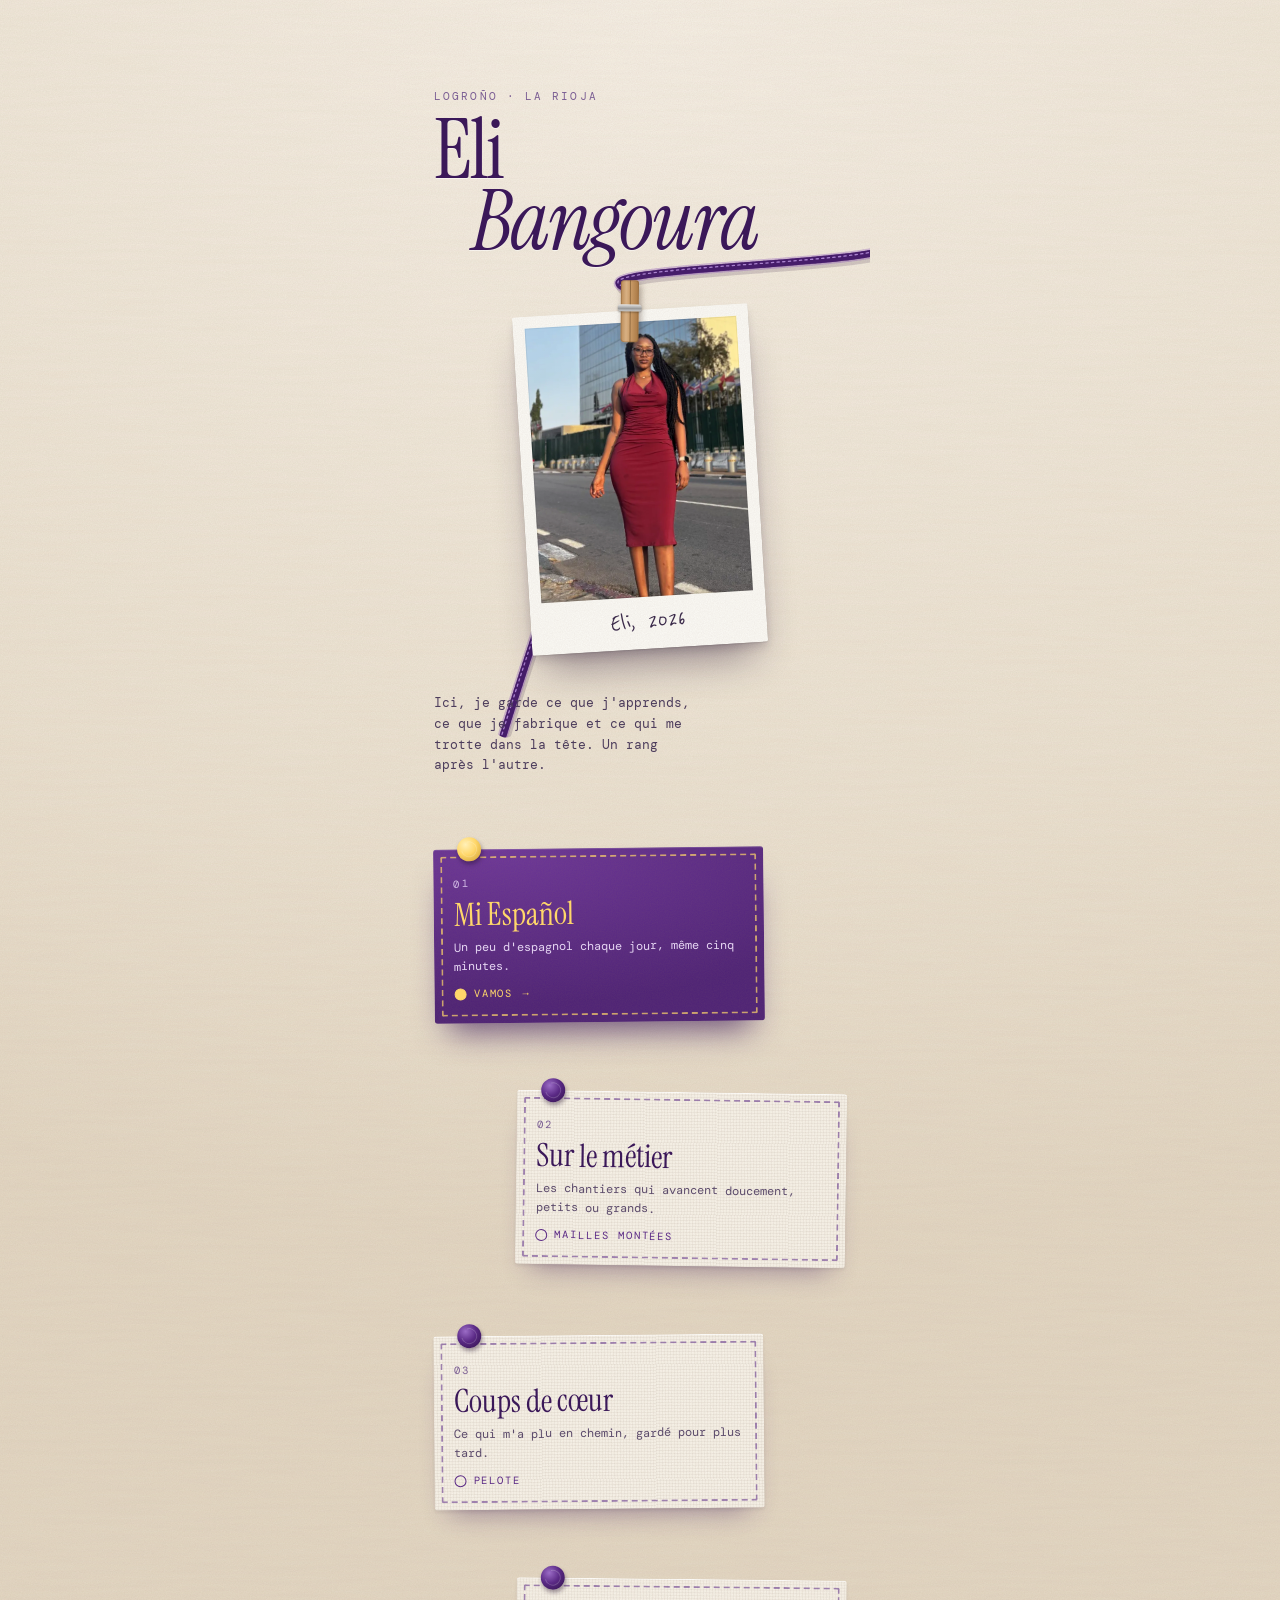
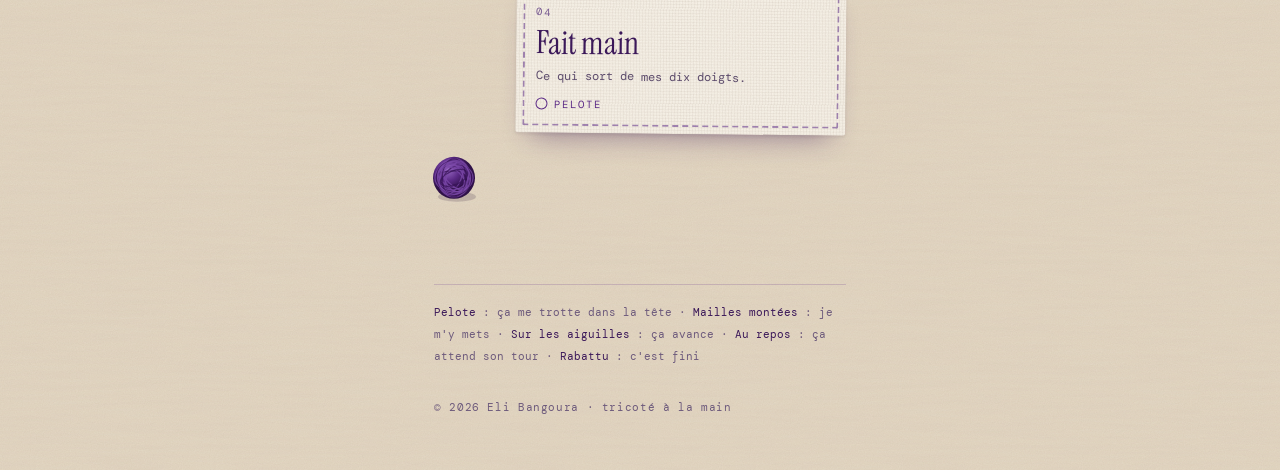
==== index.html @ 264cc78a "Première mise en ligne du site" ====
<!doctype html>
<html lang="fr">
<head>
<meta charset="utf-8">
<meta name="viewport" content="width=device-width, initial-scale=1, viewport-fit=cover">
<title>Eli Bangoura</title>
<meta name="description" content="Eli Bangoura, à Logroño. Ce que j'apprends, ce que je fabrique et ce qui me trotte dans la tête.">
<meta name="theme-color" content="#f1e9dc">
<link rel="canonical" href="https://elibangoura.com/">
<link rel="icon" href="favicon.svg" type="image/svg+xml">
<link rel="apple-touch-icon" href="apple-touch-icon.png">
<meta property="og:type" content="website">
<meta property="og:url" content="https://elibangoura.com/">
<meta property="og:title" content="Eli Bangoura">
<meta property="og:description" content="Ce que j'apprends, ce que je fabrique et ce qui me trotte dans la tête.">
<meta property="og:image" content="https://elibangoura.com/og.jpg">
<meta property="og:image:width" content="1200">
<meta property="og:image:height" content="630">
<meta name="twitter:card" content="summary_large_image">
<link rel="preload" href="fonts/instrument-serif.woff2" as="font" type="font/woff2" crossorigin>
<link rel="preload" href="fonts/instrument-serif-italic.woff2" as="font" type="font/woff2" crossorigin>
<link rel="stylesheet" href="style.css">
</head>
<body>
<main class="page" id="page">
  <!-- Le fil (décoratif) : dessiné par fil.js. Sans JavaScript, la page reste complète. -->
  <svg class="yarn" id="yarn" aria-hidden="true" focusable="false">
    <defs>
      <mask id="reveal" maskUnits="userSpaceOnUse"><path id="reveal-path" fill="none" stroke="#fff" stroke-width="24" stroke-linecap="round"/></mask>
      <radialGradient id="pelote-grad" cx="35%" cy="30%"><stop offset="0" stop-color="#9b6cc6"/><stop offset=".55" stop-color="#5b2a86"/><stop offset="1" stop-color="#2f1148"/></radialGradient>
    </defs>
    <g mask="url(#reveal)">
      <path class="yp yp-shadow"/>
      <path class="yp yp-fuzz"/>
      <path class="yp yp-core"/>
      <path class="yp yp-twist"/>
      <path class="yp yp-light"/>
    </g>
    <g id="pelote" class="pelote"></g>
  </svg>

  <div class="in">
    <header>
      <p class="kick">Logroño · La Rioja</p>
      <h1>Eli <i>Bangoura</i></h1>
    </header>

    <figure class="pola-wrap">
      <span class="pince" id="pince" aria-hidden="true"></span>
      <div class="pola">
        <div class="pic"><img src="photos/eli-polaroid.webp" width="540" height="864" alt="Eli Bangoura en robe bordeaux, dans la rue" fetchpriority="high"></div>
        <figcaption>Eli, 2026</figcaption>
      </div>
    </figure>

    <p class="tag">Ici, je garde ce que j'apprends, ce que je fabrique et ce qui me trotte dans la tête. Un rang après l'autre.</p>

    <!--
      LES CARTES
      Pour en ajouter une : copie un bloc <div class="card">…</div> et change le numéro, le titre, la phrase et l'étape.
      Pour activer une carte : remplace <div class="card"> par <a class="card on" href="https://…"> (et </div> par </a>).
      Étapes possibles : Pelote · Mailles montées · Sur les aiguilles · Au repos · Rabattu
      Le fil se recalcule tout seul.
    -->
    <section class="cards" aria-label="Mes pelotes">
      <a class="card on" href="https://sygroupci.github.io/mi-espanol/" style="--r:-.6deg">
        <span class="knot" aria-hidden="true"></span>
        <span class="n">01</span>
        <h2>Mi Español</h2>
        <p>Un peu d'espagnol chaque jour, même cinq minutes.</p>
        <span class="st">Vamos</span>
      </a>

      <div class="card" style="--r:.8deg">
        <span class="knot" aria-hidden="true"></span>
        <span class="n">02</span>
        <h2>Sur le métier</h2>
        <p>Les chantiers qui avancent doucement, petits ou grands.</p>
        <span class="st">Mailles montées</span>
      </div>

      <div class="card" style="--r:-.5deg">
        <span class="knot" aria-hidden="true"></span>
        <span class="n">03</span>
        <h2>Coups de cœur</h2>
        <p>Ce qui m'a plu en chemin, gardé pour plus tard.</p>
        <span class="st">Pelote</span>
      </div>

      <div class="card" style="--r:.6deg">
        <span class="knot" aria-hidden="true"></span>
        <span class="n">04</span>
        <h2>Fait main</h2>
        <p>Ce qui sort de mes dix doigts.</p>
        <span class="st">Pelote</span>
      </div>
    </section>

    <p class="legend"><em>Pelote</em> : ça me trotte dans la tête · <em>Mailles montées</em> : je m'y mets · <em>Sur les aiguilles</em> : ça avance · <em>Au repos</em> : ça attend son tour · <em>Rabattu</em> : c'est fini</p>

    <footer>© 2026 Eli Bangoura · tricoté à la main</footer>
  </div>
</main>
<script src="fil.js" defer></script>
</body>
</html>
---- style.css ----
/* elibangoura.com · « Le Fil » */

@font-face{font-family:"Instrument Serif";src:url(fonts/instrument-serif.woff2) format("woff2");font-weight:400;font-style:normal;font-display:swap}
@font-face{font-family:"Instrument Serif";src:url(fonts/instrument-serif-italic.woff2) format("woff2");font-weight:400;font-style:italic;font-display:swap}
@font-face{font-family:"DM Mono";src:url(fonts/dm-mono-400.woff2) format("woff2");font-weight:400;font-style:normal;font-display:swap}
@font-face{font-family:"Reenie Beanie";src:url(fonts/reenie-beanie.woff2) format("woff2");font-weight:400;font-style:normal;font-display:swap}

:root{
  --violet:#5b2a86;--violet-d:#3b1859;--violet-l:#a77fd0;--or:#ffd76a;
  --encre:#2a1d36;--texte:#4d3d5c;--doux:#6d5a7c;--papier:#f1e9dc;
  --noise:url("data:image/svg+xml;utf8,<svg xmlns='http://www.w3.org/2000/svg' width='180' height='180'><filter id='n'><feTurbulence type='fractalNoise' baseFrequency='.85' numOctaves='3' stitchTiles='stitch'/><feColorMatrix values='0 0 0 0 .32  0 0 0 0 .22  0 0 0 0 .12  0 0 0 .11 0'/></filter><rect width='100%' height='100%' filter='url(%23n)'/></svg>");
  --fibres:url("data:image/svg+xml;utf8,<svg xmlns='http://www.w3.org/2000/svg' width='400' height='400'><filter id='f'><feTurbulence type='fractalNoise' baseFrequency='.012 .2' numOctaves='2' seed='4'/><feColorMatrix values='0 0 0 0 .4  0 0 0 0 .3  0 0 0 0 .2  0 0 0 .05 0'/></filter><rect width='100%' height='100%' filter='url(%23f)'/></svg>");
}

*{box-sizing:border-box;margin:0;padding:0}
html{-webkit-text-size-adjust:100%}
body{
  min-height:100vh;color:var(--encre);font-family:"DM Mono",ui-monospace,monospace;
  background-color:var(--papier);
  background-image:var(--noise),var(--fibres),radial-gradient(130% 60% at 50% 0%,#f7f1e7 0%,#ece2d2 70%,#e4d8c5 100%);
  background-attachment:scroll;
}
a{color:inherit}

.page{position:relative;max-width:460px;margin:0 auto;overflow:hidden}
.in{position:relative;z-index:2;padding:calc(56px + env(safe-area-inset-top)) 24px calc(56px + env(safe-area-inset-bottom))}

/* En-tête */
.kick{font-size:10.5px;letter-spacing:.2em;text-transform:uppercase;color:#7a5d93}
h1{font-family:"Instrument Serif",Georgia,serif;font-weight:400;font-size:clamp(62px,20vw,84px);line-height:.84;letter-spacing:-.025em;margin-top:12px;color:var(--violet-d);text-shadow:0 1px 0 rgba(255,255,255,.5)}
h1 i{display:block;padding-left:.45em}

/* Polaroid et pince à linge */
.pola-wrap{position:relative;margin:54px auto 0;width:min(236px,64vw);transform:rotate(-3.5deg)}
.pola{background:#fbfaf6 var(--noise);padding:12px 12px 52px;border-radius:2px;
  box-shadow:0 1px 1px rgba(0,0,0,.08),0 6px 10px -2px rgba(40,20,50,.18),0 26px 40px -14px rgba(40,20,50,.45)}
.pic{position:relative}
.pic img{display:block;width:100%;height:auto;aspect-ratio:540/700;object-fit:cover;object-position:50% 12%;filter:saturate(1.06) contrast(1.03)}
.pic::after{content:"";position:absolute;inset:0;background:linear-gradient(135deg,rgba(255,255,255,.16) 0%,rgba(255,255,255,0) 40%);box-shadow:inset 0 0 0 1px rgba(0,0,0,.06)}
.pola figcaption{position:absolute;left:0;right:0;bottom:12px;text-align:center;font-family:"Reenie Beanie",cursive;font-size:28px;color:#3b2a4a;transform:rotate(-1deg)}
.pince{position:absolute;top:-30px;left:50%;width:18px;height:62px;transform:translateX(-50%) rotate(4deg);z-index:3;border-radius:3px 3px 4px 4px;
  background:linear-gradient(90deg,#b98a57 0%,#d8b083 30%,#c99a66 55%,#a77744 100%);
  box-shadow:2px 4px 6px rgba(40,20,10,.35),inset 0 0 0 1px rgba(90,55,25,.25)}
.pince::before{content:"";position:absolute;left:50%;top:0;bottom:0;width:1px;background:rgba(80,50,20,.45)}
.pince::after{content:"";position:absolute;left:-3px;right:-3px;top:24px;height:7px;border-radius:4px;background:linear-gradient(#e6e6e6,#9a9a9a 60%,#c9c9c9);box-shadow:0 1px 2px rgba(0,0,0,.35)}

.tag{font-size:13px;line-height:1.6;max-width:270px;color:var(--texte);margin-top:44px}

/* Étiquettes en lin cousues */
.cards{margin-top:72px;display:flex;flex-direction:column;gap:70px}
.card{position:relative;display:block;width:80%;text-decoration:none;padding:22px 20px 18px;border-radius:3px;
  background-color:#f8f3ea;
  background-image:var(--noise),repeating-linear-gradient(0deg,rgba(80,60,40,.05) 0 1px,transparent 1px 3px),repeating-linear-gradient(90deg,rgba(80,60,40,.045) 0 1px,transparent 1px 3px);
  box-shadow:inset 0 1px 0 rgba(255,255,255,.7),0 2px 3px rgba(40,20,50,.08),0 18px 28px -16px rgba(59,24,89,.45);
  transform:rotate(var(--r,0deg))}
.card:nth-child(even){margin-left:auto}
.card::before{content:"";position:absolute;inset:7px;border:2px dashed rgba(91,42,134,.55);border-radius:2px;pointer-events:none}
.card .n{font-size:10.5px;color:#7a5d93;letter-spacing:.1em}
.card h2{font-family:"Instrument Serif",Georgia,serif;font-weight:400;font-size:32px;line-height:1;margin:6px 0 8px;color:var(--violet-d)}
.card p{font-size:12px;line-height:1.55;color:#5c4b6b}
.st{display:inline-flex;align-items:center;gap:7px;margin-top:12px;font-size:10.5px;letter-spacing:.09em;text-transform:uppercase;color:var(--violet)}
.st::before{content:"";width:10px;height:10px;border-radius:50%;border:1.5px solid currentColor}

.card.on{color:#f6eefc;background-color:#55277f;background-image:var(--noise),radial-gradient(120% 90% at 20% 0%,#6d3699 0%,#4e2276 100%);
  box-shadow:inset 0 1px 0 rgba(255,255,255,.15),0 22px 32px -14px rgba(59,24,89,.7);transition:transform .25s ease,box-shadow .25s ease}
.card.on::before{border-color:rgba(255,215,106,.7)}
.card.on h2,.card.on .st{color:var(--or)}
.card.on p{color:#e6d6f3}
.card.on .n{color:#d3bce6}
.card.on .st::before{background:currentColor}
.card.on .st::after{content:"→";margin-left:2px}
.card.on:active{transform:rotate(var(--r,0deg)) scale(.98)}
@media (hover:hover){.card.on:hover{transform:rotate(0deg) translateY(-2px)}}
.card.on:focus-visible{outline:3px solid var(--or);outline-offset:6px}

.knot{position:absolute;top:-12px;left:24px;width:24px;height:24px;border-radius:50%;z-index:3;
  background:radial-gradient(circle at 35% 30%,#9b6cc6 0%,#5b2a86 45%,#2f1148 100%);box-shadow:1px 3px 4px rgba(30,10,40,.4)}
.knot::after{content:"";position:absolute;inset:4px;border-radius:50%;border:1.5px solid rgba(255,255,255,.18);border-left-color:transparent;transform:rotate(30deg)}
.card.on .knot{background:radial-gradient(circle at 35% 30%,#fff0b8 0%,#ffd76a 45%,#c99a2e 100%)}

.legend{margin-top:150px;font-size:11px;line-height:2;color:var(--doux);border-top:1px solid rgba(91,42,134,.2);padding-top:16px}
.legend em{font-style:normal;color:var(--violet-d)}
footer{margin-top:34px;font-size:10.5px;color:#6d5a7c;letter-spacing:.06em}

/* Le fil (SVG) : traits simples, sans filtre, pour rester fluide sur téléphone */
.yarn{position:absolute;left:0;top:0;z-index:1;pointer-events:none;overflow:visible}
.yp{fill:none;stroke-linecap:round;stroke-linejoin:round}
.yp-shadow{stroke:#2a1236;stroke-opacity:.16;stroke-width:9;transform:translate(2px,4px)}
.yp-fuzz{stroke:#8d5bb8;stroke-opacity:.35;stroke-width:10.5;stroke-dasharray:.7 2.1}
.yp-core{stroke:var(--violet);stroke-width:7}
.yp-twist{stroke:#3a1559;stroke-opacity:.6;stroke-width:7;stroke-dasharray:2.2 3.4}
.yp-light{stroke:#b58ddb;stroke-opacity:.9;stroke-width:1.3;stroke-dasharray:2.2 3.4;stroke-dashoffset:-1.2;transform:translate(-1px,-1px)}
.pelote{opacity:0;transition:opacity .5s ease}
.pelote.vue{opacity:1}

@media (prefers-reduced-motion:reduce){
  .pelote{transition:none}
  .card.on{transition:none}
}

/* Grand écran : la page reste une colonne, posée sur le papier */
@media (min-width:700px){
  .in{padding-top:90px}
}
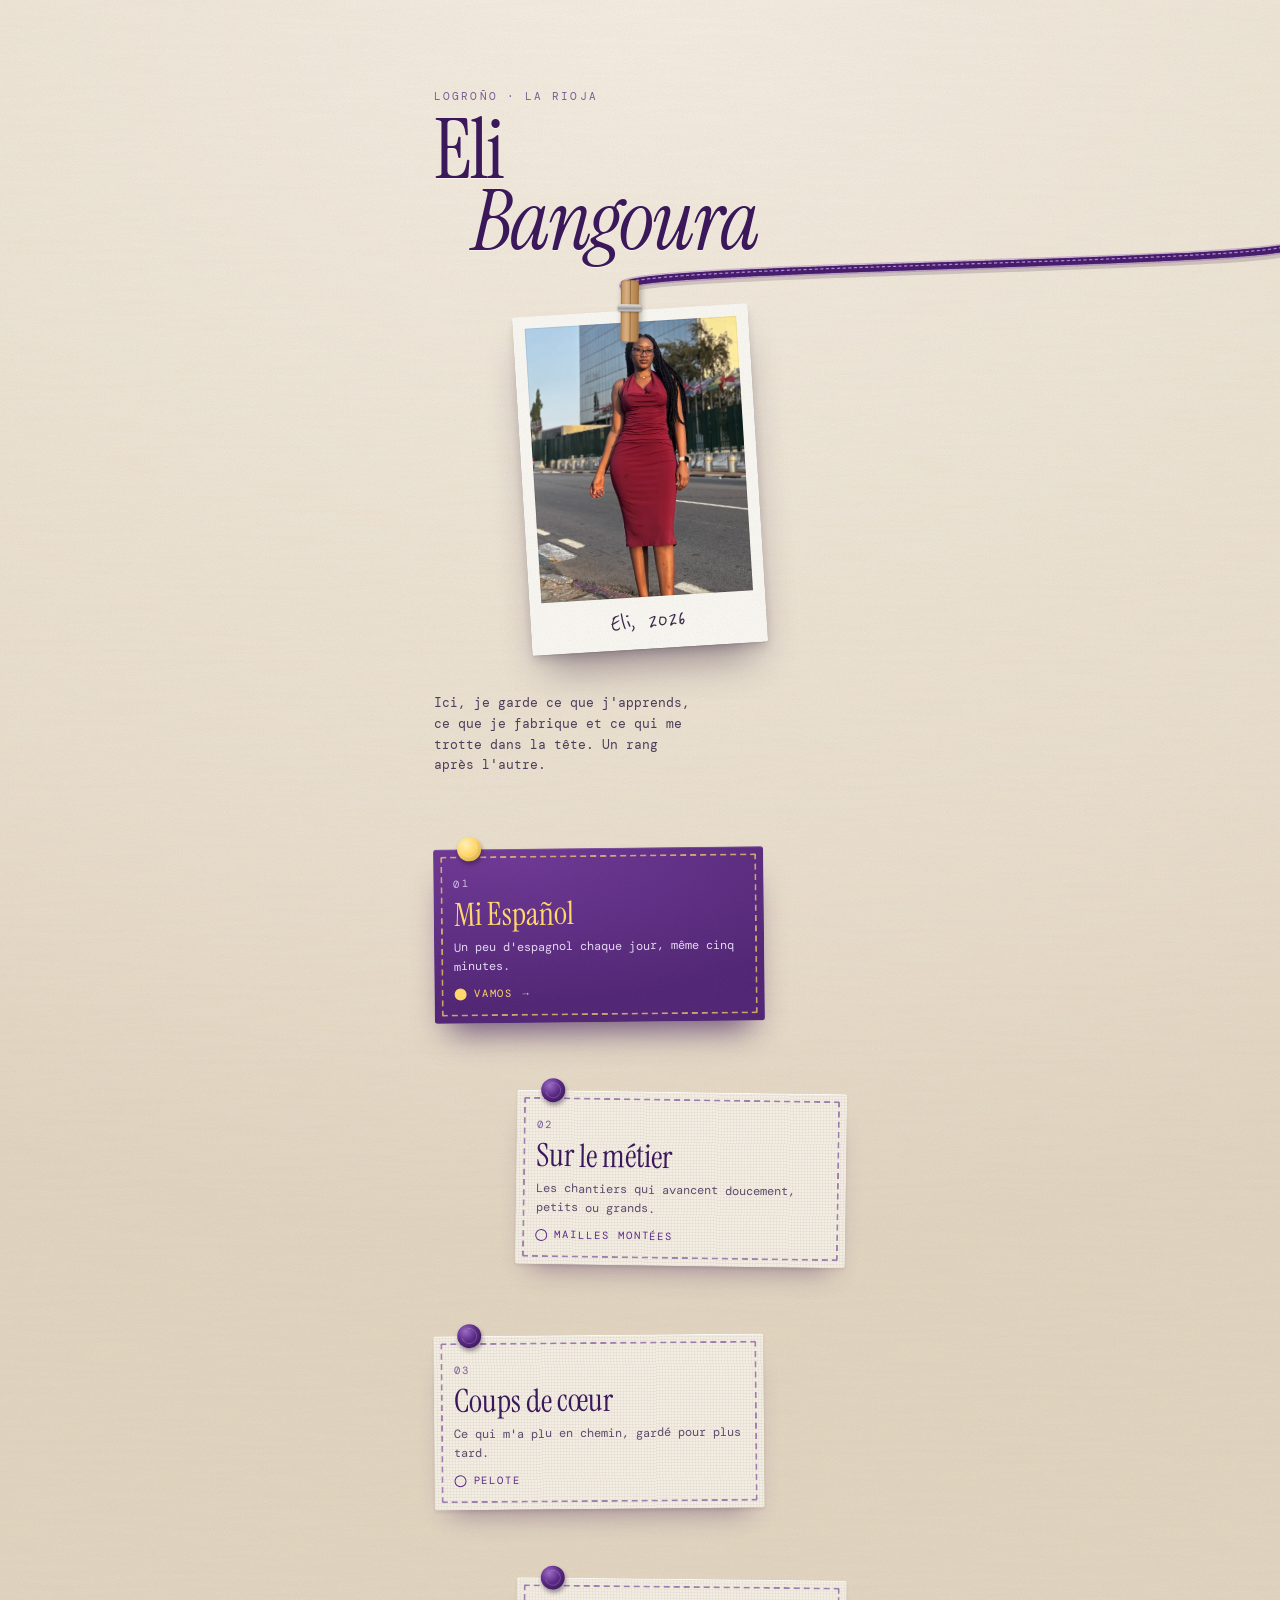
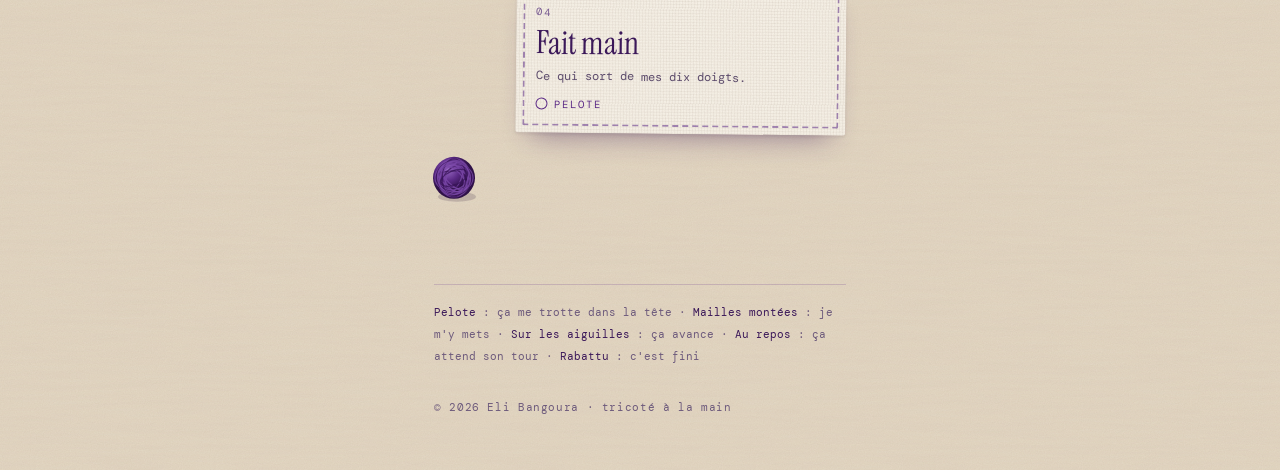
==== commit 598a6c76: "Le fil arrive depuis le bord de l'écran en paysage et sur ordinateur" ====
--- a/index.html
+++ b/index.html
@@ -26,7 +26,7 @@
   <!-- Le fil (décoratif) : dessiné par fil.js. Sans JavaScript, la page reste complète. -->
   <svg class="yarn" id="yarn" aria-hidden="true" focusable="false">
     <defs>
-      <mask id="reveal" maskUnits="userSpaceOnUse"><path id="reveal-path" fill="none" stroke="#fff" stroke-width="24" stroke-linecap="round"/></mask>
+      <mask id="reveal" maskUnits="userSpaceOnUse" x="-2000" y="-2000" width="6000" height="20000"><path id="reveal-path" fill="none" stroke="#fff" stroke-width="24" stroke-linecap="round"/></mask>
       <radialGradient id="pelote-grad" cx="35%" cy="30%"><stop offset="0" stop-color="#9b6cc6"/><stop offset=".55" stop-color="#5b2a86"/><stop offset="1" stop-color="#2f1148"/></radialGradient>
     </defs>
     <g mask="url(#reveal)">
--- a/style.css
+++ b/style.css
@@ -22,7 +22,10 @@
 }
 a{color:inherit}
 
-.page{position:relative;max-width:460px;margin:0 auto;overflow:hidden}
+html,body{overflow-x:hidden}
+@supports (overflow:clip){html,body{overflow-x:clip}}
+/* La page n'est pas rognée : le fil peut arriver depuis le bord de l'écran (paysage, ordinateur). */
+.page{position:relative;max-width:460px;margin:0 auto}
 .in{position:relative;z-index:2;padding:calc(56px + env(safe-area-inset-top)) 24px calc(56px + env(safe-area-inset-bottom))}
 
 /* En-tête */
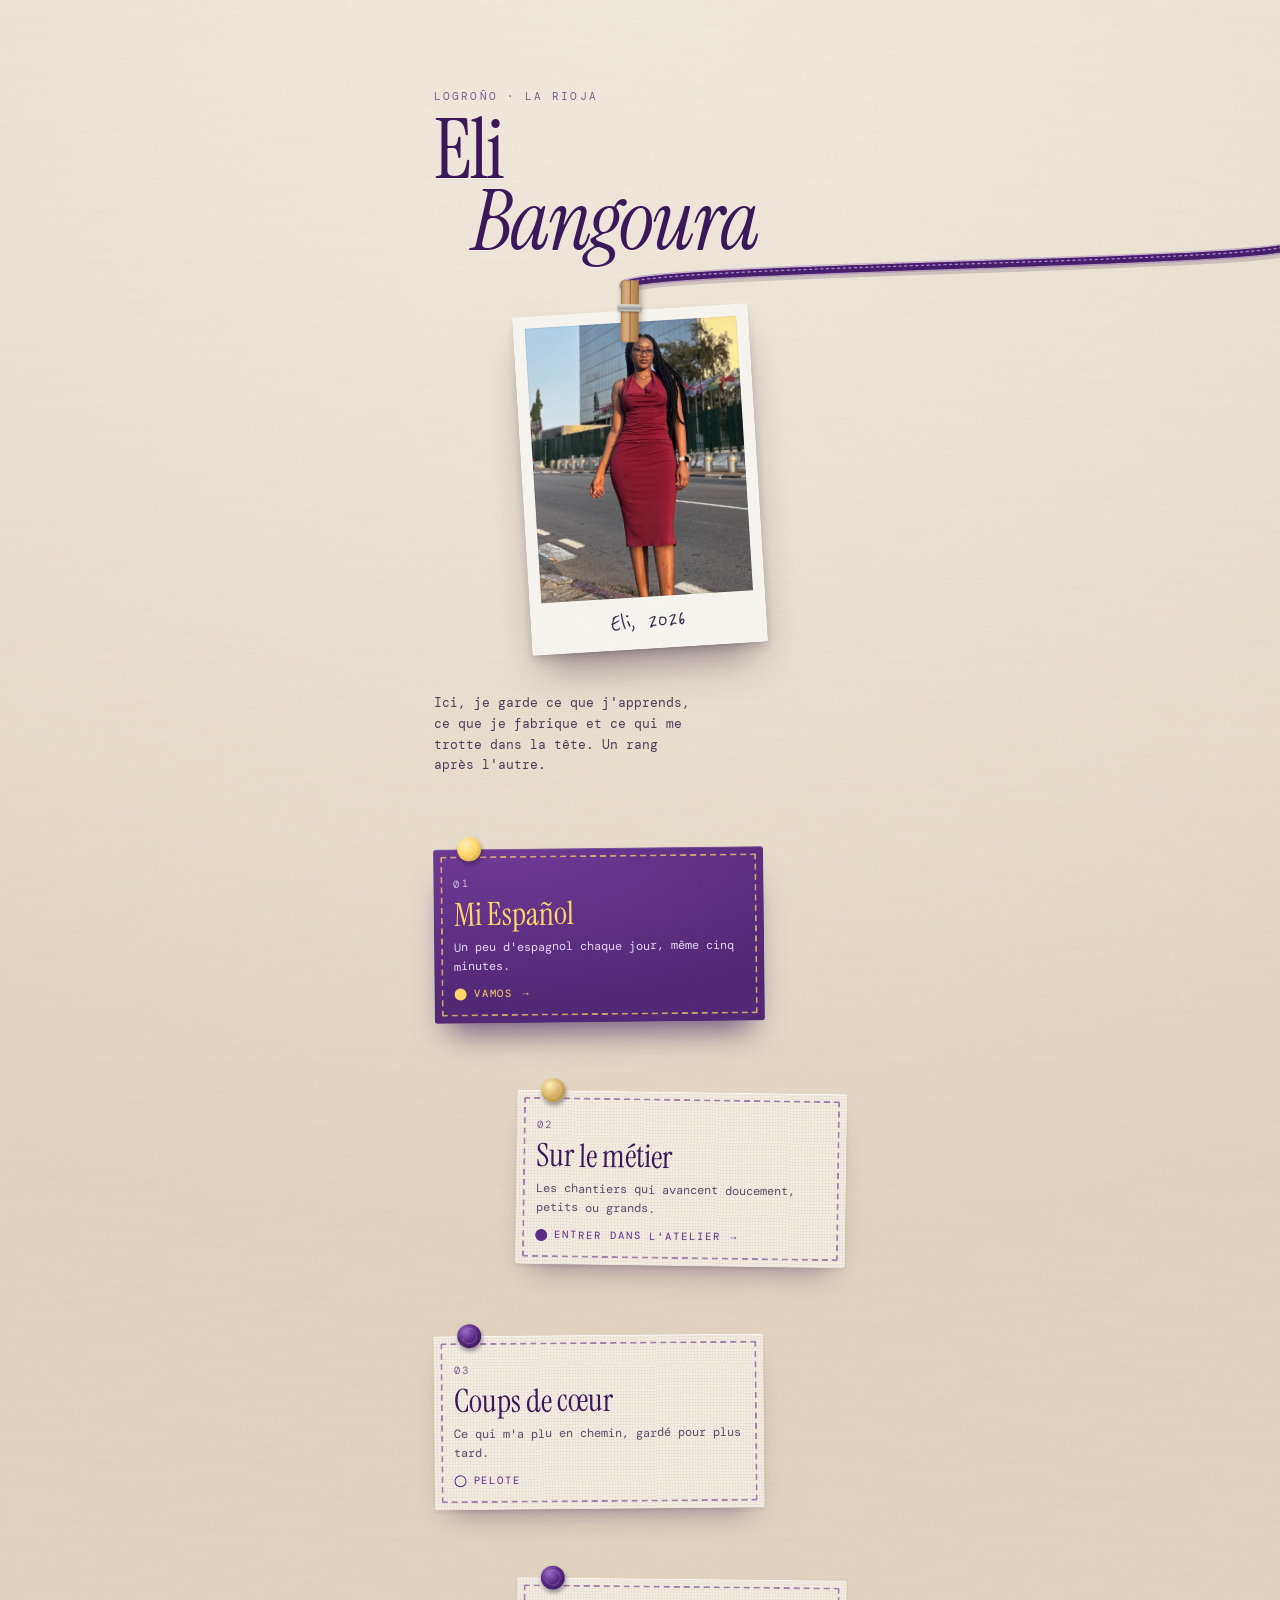
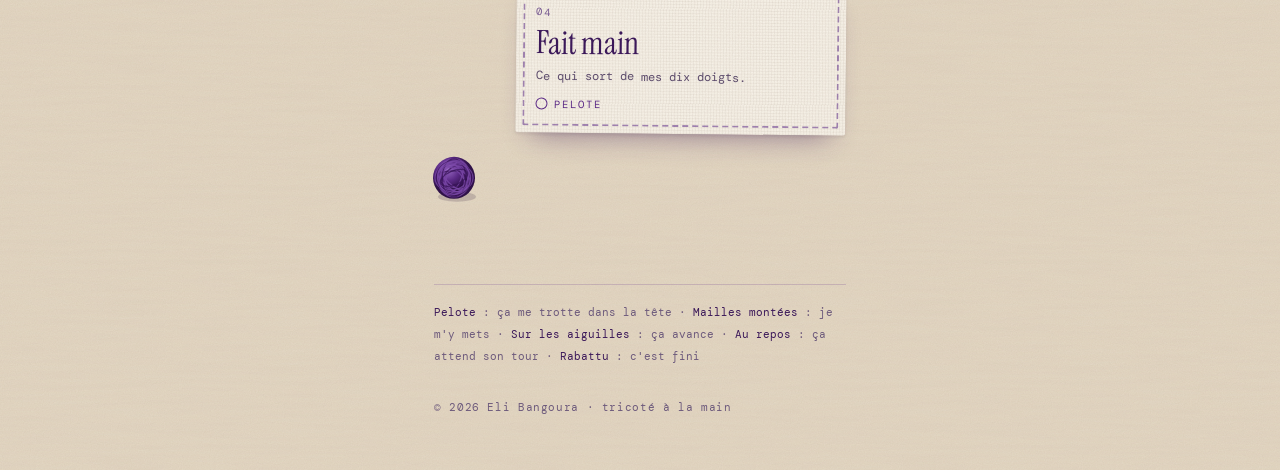
==== commit 950a77b6: "V2 : le monde Sur le métier" ====
--- a/index.html
+++ b/index.html
@@ -58,7 +58,8 @@
     <!--
       LES CARTES
       Pour en ajouter une : copie un bloc <div class="card">…</div> et change le numéro, le titre, la phrase et l'étape.
-      Pour activer une carte : remplace <div class="card"> par <a class="card on" href="https://…"> (et </div> par </a>).
+      Pour activer une carte : remplace <div class="card"> par <a class="card ouvert" href="/…/"> (et </div> par </a>).
+      La classe "on" (violet et jaune) reste réservée à Mi Español.
       Étapes possibles : Pelote · Mailles montées · Sur les aiguilles · Au repos · Rabattu
       Le fil se recalcule tout seul.
     -->
@@ -71,13 +72,13 @@
         <span class="st">Vamos</span>
       </a>
 
-      <div class="card" style="--r:.8deg">
+      <a class="card ouvert" href="sur-le-metier/" style="--r:.8deg">
         <span class="knot" aria-hidden="true"></span>
         <span class="n">02</span>
-        <h2>Sur le métier</h2>
+        <h2 style="view-transition-name:metier-titre">Sur le métier</h2>
         <p>Les chantiers qui avancent doucement, petits ou grands.</p>
-        <span class="st">Mailles montées</span>
-      </div>
+        <span class="st">Entrer dans l'atelier</span>
+      </a>
 
       <div class="card" style="--r:-.5deg">
         <span class="knot" aria-hidden="true"></span>
--- a/style.css
+++ b/style.css
@@ -105,3 +105,17 @@
 @media (min-width:700px){
   .in{padding-top:90px}
 }
+
+/* Carte ouverte (un monde où l'on peut entrer) : lin, nœud or, flèche */
+.card.ouvert{transition:transform .25s ease,box-shadow .25s ease}
+.card.ouvert .knot{background:radial-gradient(circle at 35% 30%,#fff0b8 0%,#d9b56a 45%,#9c7a2e 100%)}
+.card.ouvert .st::before{background:currentColor}
+.card.ouvert .st::after{content:"→";margin-left:2px}
+.card.ouvert:active{transform:rotate(var(--r,0deg)) scale(.98)}
+@media (hover:hover){.card.ouvert:hover{transform:rotate(0deg) translateY(-2px)}}
+.card.ouvert:focus-visible{outline:3px solid var(--violet);outline-offset:6px}
+
+/* Passage d'une page à l'autre en fondu, le titre glisse jusqu'à sa place (navigateurs récents) */
+@view-transition{navigation:auto}
+::view-transition-old(root),::view-transition-new(root){animation-duration:.45s}
+@media (prefers-reduced-motion:reduce){@view-transition{navigation:none}}
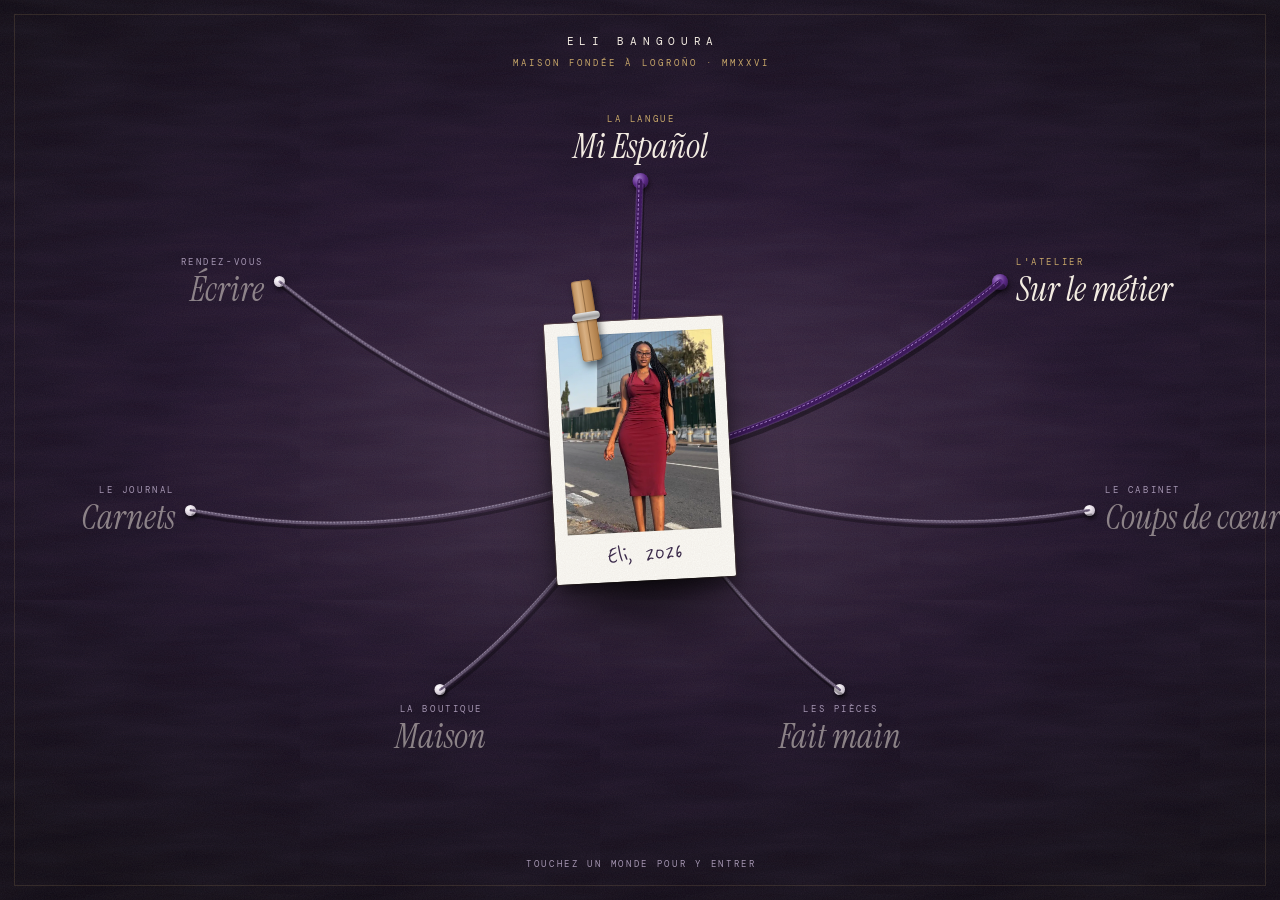
==== commit 9ec20090: "La Maison : hall avec polaroid et fils de laine" ====
--- a/index.html
+++ b/index.html
@@ -3,105 +3,85 @@
 <head>
 <meta charset="utf-8">
 <meta name="viewport" content="width=device-width, initial-scale=1, viewport-fit=cover">
-<title>Eli Bangoura</title>
-<meta name="description" content="Eli Bangoura, à Logroño. Ce que j'apprends, ce que je fabrique et ce qui me trotte dans la tête.">
-<meta name="theme-color" content="#f1e9dc">
+<title>Eli Bangoura · Maison fondée à Logroño</title>
+<meta name="description" content="Maison Eli Bangoura, fondée à Logroño en 2026. Ce que j'apprends, ce que je fabrique et ce qui me trotte dans la tête.">
+<meta name="theme-color" content="#110916">
 <link rel="canonical" href="https://elibangoura.com/">
 <link rel="icon" href="favicon.svg" type="image/svg+xml">
 <link rel="apple-touch-icon" href="apple-touch-icon.png">
 <meta property="og:type" content="website">
 <meta property="og:url" content="https://elibangoura.com/">
 <meta property="og:title" content="Eli Bangoura">
-<meta property="og:description" content="Ce que j'apprends, ce que je fabrique et ce qui me trotte dans la tête.">
+<meta property="og:description" content="Maison fondée à Logroño, 2026.">
 <meta property="og:image" content="https://elibangoura.com/og.jpg">
 <meta property="og:image:width" content="1200">
 <meta property="og:image:height" content="630">
 <meta name="twitter:card" content="summary_large_image">
-<link rel="preload" href="fonts/instrument-serif.woff2" as="font" type="font/woff2" crossorigin>
 <link rel="preload" href="fonts/instrument-serif-italic.woff2" as="font" type="font/woff2" crossorigin>
-<link rel="stylesheet" href="style.css">
+<link rel="preload" href="photos/eli-polaroid.webp" as="image">
+<script>document.documentElement.classList.add('js')</script>
+<link rel="stylesheet" href="maison.css">
 </head>
 <body>
-<main class="page" id="page">
-  <!-- Le fil (décoratif) : dessiné par fil.js. Sans JavaScript, la page reste complète. -->
-  <svg class="yarn" id="yarn" aria-hidden="true" focusable="false">
-    <defs>
-      <mask id="reveal" maskUnits="userSpaceOnUse" x="-2000" y="-2000" width="6000" height="20000"><path id="reveal-path" fill="none" stroke="#fff" stroke-width="24" stroke-linecap="round"/></mask>
-      <radialGradient id="pelote-grad" cx="35%" cy="30%"><stop offset="0" stop-color="#9b6cc6"/><stop offset=".55" stop-color="#5b2a86"/><stop offset="1" stop-color="#2f1148"/></radialGradient>
-    </defs>
-    <g mask="url(#reveal)">
-      <path class="yp yp-shadow"/>
-      <path class="yp yp-fuzz"/>
-      <path class="yp yp-core"/>
-      <path class="yp yp-twist"/>
-      <path class="yp yp-light"/>
-    </g>
-    <g id="pelote" class="pelote"></g>
-  </svg>
+<div class="hall" id="hall">
+  <header class="marque">
+    <h1 class="nom">Eli Bangoura</h1>
+    <p class="sous">Maison fondée à Logroño · MMXXVI</p>
+  </header>
 
-  <div class="in">
-    <header>
-      <p class="kick">Logroño · La Rioja</p>
-      <h1>Eli <i>Bangoura</i></h1>
-    </header>
+  <!-- Les fils de laine (décoratifs), dessinés par maison.js derrière le polaroid -->
+  <svg class="fils" id="fils" aria-hidden="true" focusable="false"></svg>
 
-    <figure class="pola-wrap">
-      <span class="pince" id="pince" aria-hidden="true"></span>
-      <div class="pola">
-        <div class="pic"><img src="photos/eli-polaroid.webp" width="540" height="864" alt="Eli Bangoura en robe bordeaux, dans la rue" fetchpriority="high"></div>
-        <figcaption>Eli, 2026</figcaption>
-      </div>
+  <div class="coeur" id="coeur">
+    <figure class="pola">
+      <span class="pince" aria-hidden="true"></span>
+      <div class="pic"><img src="photos/eli-polaroid.webp" width="540" height="864" alt="Eli Bangoura en robe bordeaux" fetchpriority="high"></div>
+      <figcaption>Eli, 2026</figcaption>
     </figure>
+  </div>
 
-    <p class="tag">Ici, je garde ce que j'apprends, ce que je fabrique et ce qui me trotte dans la tête. Un rang après l'autre.</p>
+  <!--
+    LES MONDES
+    Un monde ouvert : <a class="monde ouvert" href="…">. Un monde à venir : <button type="button" class="monde futur">.
+    data-k : le petit intitulé · data-fond / data-encre : les couleurs de son atmosphère · data-p : la phrase du passage.
+    Pour ouvrir un monde à venir : remplace <button type="button" class="monde futur"> par <a class="monde ouvert" href="/…/"> (et </button> par </a>).
+    Les fils se recalculent tout seuls.
+  -->
+  <nav class="mondes" id="mondes" aria-label="Les mondes de la Maison">
+    <a class="monde ouvert" href="https://sygroupci.github.io/mi-espanol/" data-fond="#4b1f72" data-encre="#ffe08a" data-p="Un peu d'espagnol chaque jour, même cinq minutes.">
+      <span class="noeud" aria-hidden="true"></span><span class="k">La langue</span><span class="t">Mi Español</span>
+    </a>
+    <a class="monde ouvert" href="sur-le-metier/" data-fond="#1f1029" data-encre="#ead3a0" data-p="Les chantiers en cours, tissés rang après rang.">
+      <span class="noeud" aria-hidden="true"></span><span class="k">L'atelier</span><span class="t" style="view-transition-name:metier-titre">Sur le métier</span>
+    </a>
+    <button type="button" class="monde futur" data-fond="#5e1428" data-encre="#f6dfe2" data-p="Ce qui m'a plu en chemin, gardé pour plus tard.">
+      <span class="noeud" aria-hidden="true"></span><span class="k">Le cabinet</span><span class="t">Coups de cœur</span>
+    </button>
+    <button type="button" class="monde futur" data-fond="#2f3f33" data-encre="#e8efe2" data-p="Ce qui sort de mes dix doigts.">
+      <span class="noeud" aria-hidden="true"></span><span class="k">Les pièces</span><span class="t">Fait main</span>
+    </button>
+    <button type="button" class="monde futur" data-fond="#efe6d8" data-encre="#2a1d36" data-p="Les collections de la Maison, le jour venu.">
+      <span class="noeud" aria-hidden="true"></span><span class="k">La boutique</span><span class="t">Maison</span>
+    </button>
+    <button type="button" class="monde futur" data-fond="#e9dfcf" data-encre="#3b1859" data-p="Récits, images et coulisses, de Conakry à Logroño.">
+      <span class="noeud" aria-hidden="true"></span><span class="k">Le journal</span><span class="t">Carnets</span>
+    </button>
+    <button type="button" class="monde futur" data-fond="#0d0d12" data-encre="#c9a86a" data-p="Collaborations, presse et invitations.">
+      <span class="noeud" aria-hidden="true"></span><span class="k">Rendez-vous</span><span class="t">Écrire</span>
+    </button>
+  </nav>
 
-    <!--
-      LES CARTES
-      Pour en ajouter une : copie un bloc <div class="card">…</div> et change le numéro, le titre, la phrase et l'étape.
-      Pour activer une carte : remplace <div class="card"> par <a class="card ouvert" href="/…/"> (et </div> par </a>).
-      La classe "on" (violet et jaune) reste réservée à Mi Español.
-      Étapes possibles : Pelote · Mailles montées · Sur les aiguilles · Au repos · Rabattu
-      Le fil se recalcule tout seul.
-    -->
-    <section class="cards" aria-label="Mes pelotes">
-      <a class="card on" href="https://sygroupci.github.io/mi-espanol/" style="--r:-.6deg">
-        <span class="knot" aria-hidden="true"></span>
-        <span class="n">01</span>
-        <h2>Mi Español</h2>
-        <p>Un peu d'espagnol chaque jour, même cinq minutes.</p>
-        <span class="st">Vamos</span>
-      </a>
+  <p class="pied">Touchez un monde pour y entrer</p>
+</div>
 
-      <a class="card ouvert" href="sur-le-metier/" style="--r:.8deg">
-        <span class="knot" aria-hidden="true"></span>
-        <span class="n">02</span>
-        <h2 style="view-transition-name:metier-titre">Sur le métier</h2>
-        <p>Les chantiers qui avancent doucement, petits ou grands.</p>
-        <span class="st">Entrer dans l'atelier</span>
-      </a>
+<div class="portail" id="portail" role="dialog" aria-modal="true" aria-hidden="true" aria-labelledby="portail-titre">
+  <span class="k" id="portail-k"></span>
+  <h2 id="portail-titre"></h2>
+  <p id="portail-p"></p>
+  <span class="etat" id="portail-etat"></span>
+  <button type="button" id="portail-retour">Revenir au hall</button>
+</div>
 
-      <div class="card" style="--r:-.5deg">
-        <span class="knot" aria-hidden="true"></span>
-        <span class="n">03</span>
-        <h2>Coups de cœur</h2>
-        <p>Ce qui m'a plu en chemin, gardé pour plus tard.</p>
-        <span class="st">Pelote</span>
-      </div>
-
-      <div class="card" style="--r:.6deg">
-        <span class="knot" aria-hidden="true"></span>
-        <span class="n">04</span>
-        <h2>Fait main</h2>
-        <p>Ce qui sort de mes dix doigts.</p>
-        <span class="st">Pelote</span>
-      </div>
-    </section>
-
-    <p class="legend"><em>Pelote</em> : ça me trotte dans la tête · <em>Mailles montées</em> : je m'y mets · <em>Sur les aiguilles</em> : ça avance · <em>Au repos</em> : ça attend son tour · <em>Rabattu</em> : c'est fini</p>
-
-    <footer>© 2026 Eli Bangoura · tricoté à la main</footer>
-  </div>
-</main>
-<script src="fil.js" defer></script>
+<script src="maison.js" defer></script>
 </body>
 </html>
--- a/maison.css
+++ b/maison.css
@@ -0,0 +1,122 @@
+/* elibangoura.com · La Maison (hall) */
+
+@font-face{font-family:"Instrument Serif";src:url(fonts/instrument-serif.woff2) format("woff2");font-weight:400;font-style:normal;font-display:swap}
+@font-face{font-family:"Instrument Serif";src:url(fonts/instrument-serif-italic.woff2) format("woff2");font-weight:400;font-style:italic;font-display:swap}
+@font-face{font-family:"DM Mono";src:url(fonts/dm-mono-400.woff2) format("woff2");font-weight:400;font-style:normal;font-display:swap}
+@font-face{font-family:"Reenie Beanie";src:url(fonts/reenie-beanie.woff2) format("woff2");font-weight:400;font-style:normal;font-display:swap}
+
+:root{
+  --nuit:#110916;--ivoire:#f3ece2;--or:#c9a86a;--or-clair:#ead3a0;--brume:#a596b2;--violet:#5b2a86;
+  --grain:url("data:image/svg+xml;utf8,<svg xmlns='http://www.w3.org/2000/svg' width='200' height='200'><filter id='n'><feTurbulence type='fractalNoise' baseFrequency='.9' numOctaves='3' stitchTiles='stitch'/><feColorMatrix values='0 0 0 0 1  0 0 0 0 .95  0 0 0 0 .9  0 0 0 .06 0'/></filter><rect width='100%' height='100%' filter='url(%23n)'/></svg>");
+  --velours:url("data:image/svg+xml;utf8,<svg xmlns='http://www.w3.org/2000/svg' width='300' height='300'><filter id='v'><feTurbulence type='fractalNoise' baseFrequency='.008 .05' numOctaves='3' seed='7'/><feColorMatrix values='0 0 0 0 .6  0 0 0 0 .45  0 0 0 0 .7  0 0 0 .07 0'/></filter><rect width='100%' height='100%' filter='url(%23v)'/></svg>");
+  --noise-clair:url("data:image/svg+xml;utf8,<svg xmlns='http://www.w3.org/2000/svg' width='180' height='180'><filter id='n'><feTurbulence type='fractalNoise' baseFrequency='.85' numOctaves='3' stitchTiles='stitch'/><feColorMatrix values='0 0 0 0 .32  0 0 0 0 .22  0 0 0 0 .12  0 0 0 .11 0'/></filter><rect width='100%' height='100%' filter='url(%23n)'/></svg>");
+}
+*{box-sizing:border-box;margin:0;padding:0}
+html{-webkit-text-size-adjust:100%}
+body{background:var(--nuit);color:var(--ivoire);font-family:"DM Mono",ui-monospace,monospace;-webkit-font-smoothing:antialiased;min-height:100vh}
+a{color:inherit}
+
+/* Le hall : velours sombre, éclairé comme une vitrine */
+.hall{position:relative;min-height:100vh;padding:calc(34px + env(safe-area-inset-top)) 20px calc(30px + env(safe-area-inset-bottom));
+  background-color:var(--nuit);
+  background-image:var(--grain),var(--velours),
+    radial-gradient(38% 30% at 50% var(--spot-y,46%),rgba(255,236,200,.10) 0%,rgba(255,236,200,0) 100%),
+    radial-gradient(75% 60% at 50% 46%,#2a1638 0%,#170c20 58%,#0b0610 100%)}
+.hall::after{content:"";position:absolute;inset:14px;border:1px solid rgba(201,168,106,.16);pointer-events:none;z-index:4}
+
+.marque{position:relative;z-index:3;text-align:center}
+.nom{font-family:"DM Mono",monospace;font-weight:400;font-size:11px;letter-spacing:.52em;padding-left:.52em;text-transform:uppercase;color:var(--ivoire)}
+.sous{margin-top:9px;font-size:9px;letter-spacing:.34em;padding-left:.34em;color:var(--or);text-transform:uppercase}
+.pied{position:relative;z-index:3;text-align:center;font-size:9px;letter-spacing:.3em;padding-left:.3em;text-transform:uppercase;color:var(--brume)}
+
+/* Le polaroid au cœur du hall */
+.coeur{position:relative;z-index:2;width:clamp(112px,14vw,180px);margin:44px auto}
+.pola{position:relative;transform:rotate(-3deg);background:#fbfaf6 var(--noise-clair);padding:7% 7% 27%;border-radius:2px;
+  box-shadow:0 1px 1px rgba(0,0,0,.2),0 10px 18px -4px rgba(0,0,0,.55),0 40px 70px -20px rgba(0,0,0,.85),0 0 0 1px rgba(201,168,106,.18)}
+.pic{position:relative}
+.pic img{display:block;width:100%;height:auto;aspect-ratio:540/700;object-fit:cover;object-position:50% 12%;filter:saturate(1.05) contrast(1.03)}
+.pic::after{content:"";position:absolute;inset:0;background:linear-gradient(135deg,rgba(255,255,255,.16) 0%,rgba(255,255,255,0) 42%);box-shadow:inset 0 0 0 1px rgba(0,0,0,.06)}
+.pola figcaption{position:absolute;left:0;right:0;bottom:5%;text-align:center;font-family:"Reenie Beanie",cursive;font-size:clamp(19px,2.2vw,28px);line-height:1;color:#3b2a4a;transform:rotate(-1deg)}
+.pince{position:absolute;top:-16%;left:24%;width:11%;min-width:12px;height:31%;transform:translateX(-50%) rotate(-6deg);z-index:3;border-radius:3px 3px 4px 4px;
+  background:linear-gradient(90deg,#b98a57 0%,#d8b083 30%,#c99a66 55%,#a77744 100%);
+  box-shadow:2px 5px 7px rgba(0,0,0,.5),inset 0 0 0 1px rgba(90,55,25,.25)}
+.pince::before{content:"";position:absolute;left:50%;top:0;bottom:0;width:1px;background:rgba(80,50,20,.45)}
+.pince::after{content:"";position:absolute;left:-20%;right:-20%;top:39%;height:11%;border-radius:4px;background:linear-gradient(#e6e6e6,#9a9a9a 60%,#c9c9c9);box-shadow:0 1px 2px rgba(0,0,0,.4)}
+
+/* Les mondes */
+.mondes{position:relative;z-index:3;display:flex;flex-direction:column;align-items:center;gap:22px;margin:0 auto 40px}
+.monde{display:block;text-align:center;text-decoration:none;color:inherit;padding:8px 10px;background:none;border:0;font:inherit;cursor:pointer;-webkit-tap-highlight-color:transparent}
+.monde .noeud{display:block;width:16px;height:16px;margin:0 auto 9px;border-radius:50%}
+.monde.ouvert .noeud{background:radial-gradient(circle at 35% 30%,#a77fd0 0%,#5b2a86 48%,#2a0f42 100%);box-shadow:1px 3px 5px rgba(0,0,0,.55)}
+/* Monde à venir : épinglé, avec une épingle à tête de perle */
+.monde.futur .noeud{width:11px;height:11px;background:radial-gradient(circle at 35% 30%,#fff 0%,#e9e2ea 35%,#a99fb0 100%);box-shadow:1px 3px 4px rgba(0,0,0,.6)}
+.monde .k{display:block;white-space:nowrap;font-size:8.5px;letter-spacing:.3em;padding-left:.3em;text-transform:uppercase;color:var(--or)}
+.monde .t{display:block;margin-top:5px;font-family:"Instrument Serif",serif;font-style:italic;font-size:clamp(22px,3vw,34px);line-height:1;white-space:nowrap;color:var(--ivoire);transition:color .4s,letter-spacing .6s}
+.monde.futur .k{color:var(--brume)}
+.monde.futur .t{color:rgba(243,236,226,.5)}
+@media (hover:hover){.monde:hover .t{color:var(--or-clair);letter-spacing:.02em}}
+.monde:focus-visible{outline:1px solid var(--or);outline-offset:4px}
+
+/* Avec JavaScript : un seul écran, les mondes sont placés autour du polaroid */
+.js body{overflow:hidden}
+.js .hall{position:fixed;inset:0;min-height:0;padding:0}
+.js .marque{position:absolute;top:calc(34px + env(safe-area-inset-top));left:0;right:0}
+.js .pied{position:absolute;bottom:calc(30px + env(safe-area-inset-bottom));left:0;right:0}
+.js .coeur{position:absolute;margin:0;transform:translate(-50%,-50%)}
+.js .mondes{position:static;margin:0;display:block}
+.js .monde{position:absolute;transform:translate(-50%,-17px)}
+.fils{position:absolute;inset:0;width:100%;height:100%;z-index:1;pointer-events:none;overflow:visible}
+
+/* La laine : les mêmes brins superposés que sur la première version (ombre, duvet, âme, torsade, reflet) */
+.yp{fill:none;stroke-linecap:round;stroke-linejoin:round}
+.yp-ombre{stroke:#000;stroke-opacity:.38;stroke-width:6;transform:translate(2px,5px)}
+.yp-duvet{stroke:#8d5bb8;stroke-opacity:.38;stroke-width:7.5;stroke-dasharray:.7 2.1}
+.yp-ame{stroke:#5b2a86;stroke-width:5}
+.yp-torsade{stroke:#2f1148;stroke-opacity:.65;stroke-width:5;stroke-dasharray:1.8 2.8}
+.yp-reflet{stroke:#c29be6;stroke-opacity:.85;stroke-width:1;stroke-dasharray:1.8 2.8;stroke-dashoffset:-1;transform:translate(-.8px,-.8px)}
+/* Fil d'un monde à venir : un fil de bâti, plus fin et plus pâle, simplement épinglé */
+.futur-fil .yp-ombre{stroke-opacity:.3;stroke-width:3}
+.futur-fil .yp-duvet{stroke:#cfc3d8;stroke-opacity:.18;stroke-width:4}
+.futur-fil .yp-ame{stroke:#8b7c98;stroke-width:2.2}
+.futur-fil .yp-torsade{stroke:#4d405a;stroke-width:2.2;stroke-dasharray:1.2 2.2}
+.futur-fil .yp-reflet{stroke:#e6dcee;stroke-opacity:.55;stroke-width:.6;stroke-dasharray:1.2 2.2}
+
+/* Le passage : un cercle s'ouvre depuis le monde touché */
+.portail{position:fixed;inset:0;z-index:10;display:flex;flex-direction:column;align-items:center;justify-content:center;text-align:center;padding:24px;
+  background:var(--fond,#1f1029) var(--grain);color:var(--encre,#ead3a0);
+  clip-path:circle(0 at var(--x,50%) var(--y,50%));visibility:hidden;pointer-events:none;
+  transition:clip-path 1s cubic-bezier(.7,0,.2,1),visibility 0s 1s}
+.portail.ouvert{clip-path:circle(150% at var(--x,50%) var(--y,50%));visibility:visible;pointer-events:auto;transition:clip-path 1s cubic-bezier(.7,0,.2,1),visibility 0s}
+.portail .k{font-size:10px;letter-spacing:.4em;padding-left:.4em;text-transform:uppercase;opacity:0;transition:opacity .5s}
+.portail h2{margin-top:16px;font-family:"Instrument Serif",serif;font-style:italic;font-weight:400;font-size:clamp(56px,13vw,150px);line-height:.9;opacity:0;transform:translateY(18px);transition:opacity .5s,transform .5s}
+.portail p{margin-top:22px;max-width:360px;font-size:12px;line-height:1.7;opacity:0;transition:opacity .5s}
+.portail .etat{margin-top:26px;font-size:10px;letter-spacing:.3em;text-transform:uppercase;opacity:0;transition:opacity .5s}
+.portail button{margin-top:30px;font:inherit;font-size:10px;letter-spacing:.3em;text-transform:uppercase;background:none;border:1px solid currentColor;color:inherit;padding:12px 18px;cursor:pointer;opacity:0;transition:opacity .5s}
+.portail.ouvert .k,.portail.ouvert p,.portail.ouvert .etat{opacity:.85;transition:opacity .8s .7s}
+.portail.ouvert h2{opacity:1;transform:none;transition:opacity .8s .65s,transform 1s .65s}
+.portail.ouvert button{opacity:.9;transition:opacity .6s 1s}
+.portail.depart button{display:none}
+
+@view-transition{navigation:auto}
+@media (prefers-reduced-motion:reduce){
+  .portail,.portail *{transition:none!important}
+  @view-transition{navigation:none}
+}
+
+/* Téléphone et écran bas : le nom se place à côté de son nœud, vers l'extérieur */
+.js .monde.cote-g,.js .monde.cote-d{padding:6px 0;max-width:46vw}
+.js .monde.cote-g{transform:translate(calc(-100% + 8px),-50%);padding-right:24px;text-align:right}
+.js .monde.cote-d{transform:translate(-8px,-50%);padding-left:24px;text-align:left}
+.js .monde.cote-g .noeud,.js .monde.cote-d .noeud{position:absolute;top:50%;margin:-8px 0 0}
+.js .monde.cote-g .noeud{right:0}
+.js .monde.cote-d .noeud{left:0}
+.js .monde.futur.cote-g .noeud{margin-top:-5.5px;right:2.5px}
+.js .monde.futur.cote-d .noeud{margin-top:-5.5px;left:2.5px}
+.js .monde.cote-g .k,.js .monde.cote-d .k{padding-left:0}
+.js .monde.cote-g .t,.js .monde.cote-d .t{font-size:clamp(18px,5.6vw,26px)}
+
+/* Grand écran : un monde du haut a son nom au-dessus de son nœud (le fil arrive par en dessous) */
+.js .monde.dessus{display:flex;flex-direction:column;align-items:center;transform:translate(-50%,calc(-100% + 17px))}
+.js .monde.dessus .noeud{order:3;margin:9px auto 0}
+.js .monde.futur.dessus{transform:translate(-50%,calc(-100% + 14px))}
+.js .hall[data-mode="couronne"] .monde .t{font-size:clamp(22px,3vw,34px)}
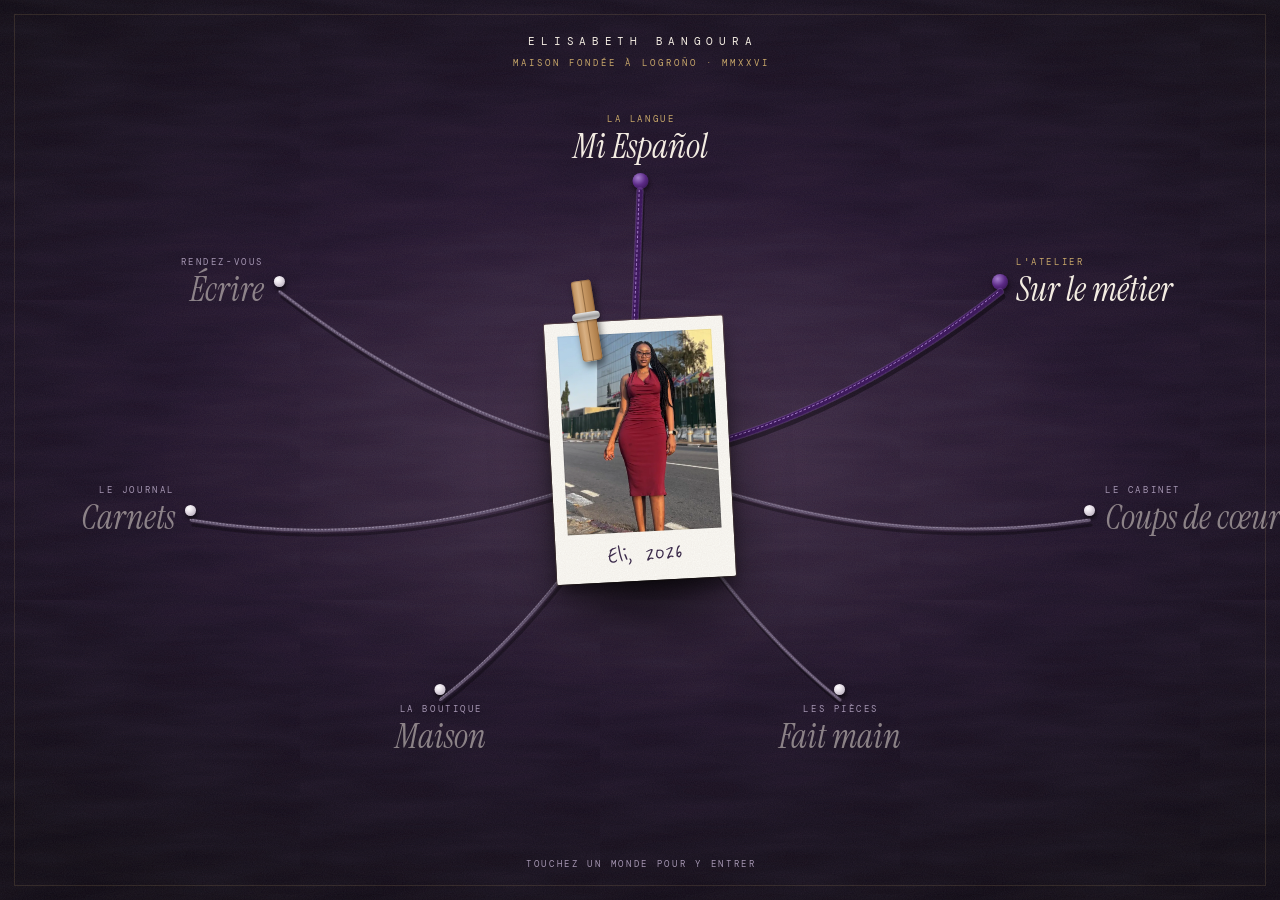
==== commit b03f195b: "Polaroid en place dès l'arrivée, nom complet et référencement" ====
--- a/index.html
+++ b/index.html
@@ -3,15 +3,17 @@
 <head>
 <meta charset="utf-8">
 <meta name="viewport" content="width=device-width, initial-scale=1, viewport-fit=cover">
-<title>Eli Bangoura · Maison fondée à Logroño</title>
-<meta name="description" content="Maison Eli Bangoura, fondée à Logroño en 2026. Ce que j'apprends, ce que je fabrique et ce qui me trotte dans la tête.">
+<title>Elisabeth Bangoura · Eli Bangoura, Maison fondée à Logroño</title>
+<meta name="description" content="Elisabeth Bangoura (Eli Bangoura), à Logroño en Espagne. Le site officiel de sa Maison : ses mondes, son atelier et ses carnets.">
 <meta name="theme-color" content="#110916">
 <link rel="canonical" href="https://elibangoura.com/">
 <link rel="icon" href="favicon.svg" type="image/svg+xml">
 <link rel="apple-touch-icon" href="apple-touch-icon.png">
 <meta property="og:type" content="website">
 <meta property="og:url" content="https://elibangoura.com/">
-<meta property="og:title" content="Eli Bangoura">
+<meta property="og:title" content="Elisabeth Bangoura">
+<meta property="og:site_name" content="Eli Bangoura">
+<meta property="og:locale" content="fr_FR">
 <meta property="og:description" content="Maison fondée à Logroño, 2026.">
 <meta property="og:image" content="https://elibangoura.com/og.jpg">
 <meta property="og:image:width" content="1200">
@@ -21,11 +23,18 @@
 <link rel="preload" href="photos/eli-polaroid.webp" as="image">
 <script>document.documentElement.classList.add('js')</script>
 <link rel="stylesheet" href="maison.css">
+<script type="application/ld+json">
+{"@context":"https://schema.org","@graph":[
+ {"@type":"Person","@id":"https://elibangoura.com/#elisabeth","name":"Elisabeth Bangoura","alternateName":"Eli Bangoura","givenName":"Elisabeth","familyName":"Bangoura","url":"https://elibangoura.com/","image":"https://elibangoura.com/photos/eli-polaroid.webp","homeLocation":{"@type":"Place","name":"Logroño, La Rioja, Espagne"},"sameAs":[]},
+ {"@type":"WebSite","@id":"https://elibangoura.com/#site","url":"https://elibangoura.com/","name":"Eli Bangoura","alternateName":"Elisabeth Bangoura","inLanguage":"fr","publisher":{"@id":"https://elibangoura.com/#elisabeth"}}
+]}
+</script>
+
 </head>
 <body>
 <div class="hall" id="hall">
   <header class="marque">
-    <h1 class="nom">Eli Bangoura</h1>
+    <h1 class="nom">Elisabeth Bangoura</h1>
     <p class="sous">Maison fondée à Logroño · MMXXVI</p>
   </header>
 
@@ -35,7 +44,7 @@
   <div class="coeur" id="coeur">
     <figure class="pola">
       <span class="pince" aria-hidden="true"></span>
-      <div class="pic"><img src="photos/eli-polaroid.webp" width="540" height="864" alt="Eli Bangoura en robe bordeaux" fetchpriority="high"></div>
+      <div class="pic"><img src="photos/eli-polaroid.webp" width="540" height="864" alt="Elisabeth Bangoura en robe bordeaux" fetchpriority="high"></div>
       <figcaption>Eli, 2026</figcaption>
     </figure>
   </div>
--- a/maison.css
+++ b/maison.css
@@ -120,3 +120,14 @@
 .js .monde.dessus .noeud{order:3;margin:9px auto 0}
 .js .monde.futur.dessus{transform:translate(-50%,calc(-100% + 14px))}
 .js .hall[data-mode="couronne"] .monde .t{font-size:clamp(22px,3vw,34px)}
+
+/* Le polaroid est déjà à sa place avant le script (sinon Chrome l'affiche un instant dans un coin) */
+.js .coeur{left:50%;top:50%}
+@media (max-width:599px){.js .coeur{top:max(25.5%,calc(202px + env(safe-area-inset-top)))}}
+@media (min-width:600px) and (max-height:559px){.js .coeur{top:54%}}
+/* Entrée : les fils et les mondes apparaissent un à un, une fois placés */
+.js .fils{transition:opacity .9s ease .1s}
+.js .monde{transition:opacity .7s ease calc(.15s + var(--i,0) * .07s),translate .9s cubic-bezier(.2,.7,.1,1) calc(.15s + var(--i,0) * .07s)}
+.js .hall:not(.pret) .fils{opacity:0}
+.js .hall:not(.pret) .monde{opacity:0;translate:0 10px}
+@media (prefers-reduced-motion:reduce){.js .fils,.js .monde{transition:none}}
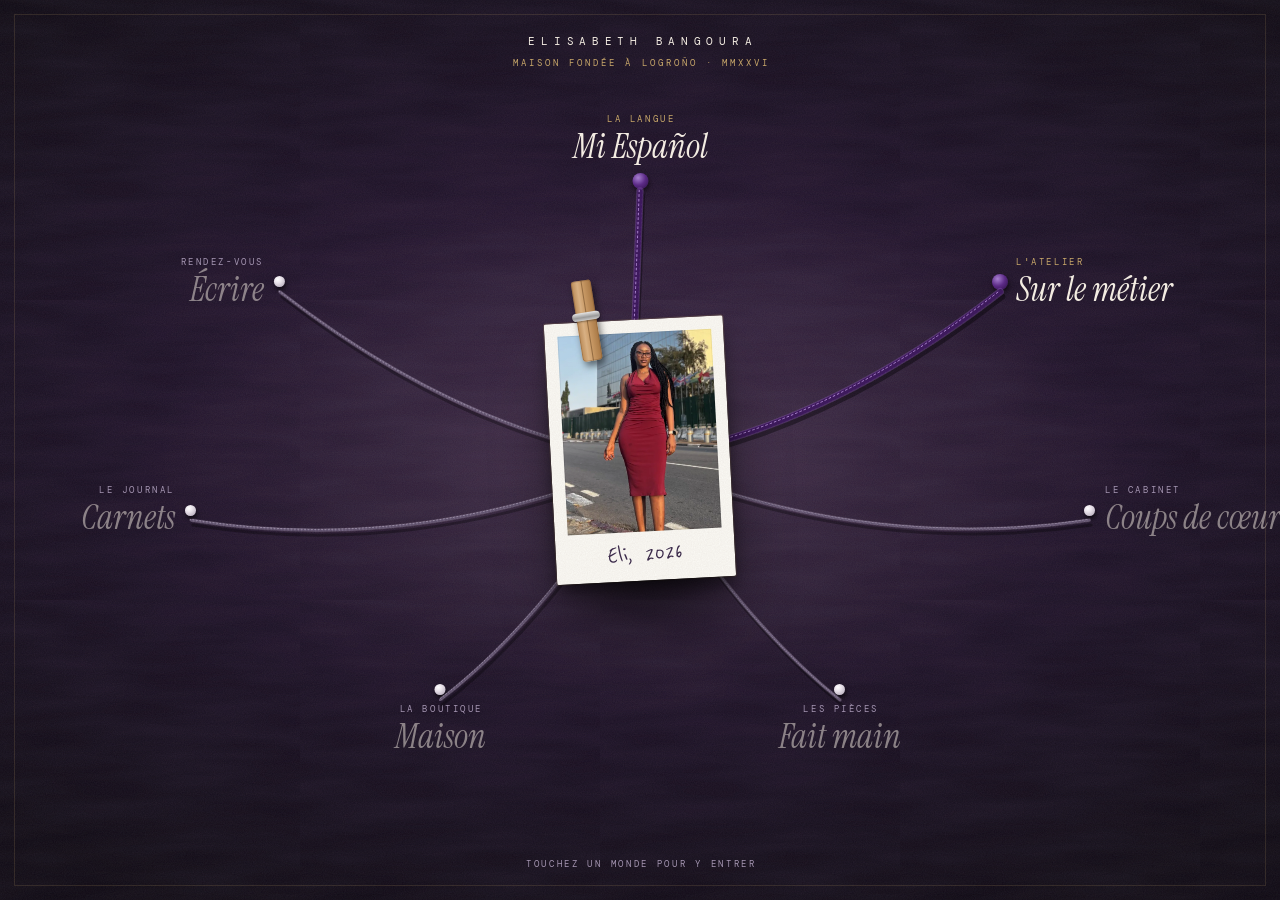
==== commit 94703889: "Atelier privé (verrouillé en attendant Cloudflare Access), page Carnets" ====
--- a/index.html
+++ b/index.html
@@ -20,7 +20,7 @@
 <meta property="og:image:height" content="630">
 <meta name="twitter:card" content="summary_large_image">
 <link rel="preload" href="fonts/instrument-serif-italic.woff2" as="font" type="font/woff2" crossorigin>
-<link rel="preload" href="photos/eli-polaroid.webp" as="image">
+<link rel="preload" href="photos/eli-polaroid.webp" as="image" data-polaroid>
 <script>document.documentElement.classList.add('js')</script>
 <link rel="stylesheet" href="maison.css">
 <script type="application/ld+json">
@@ -44,7 +44,7 @@
   <div class="coeur" id="coeur">
     <figure class="pola">
       <span class="pince" aria-hidden="true"></span>
-      <div class="pic"><img src="photos/eli-polaroid.webp" width="540" height="864" alt="Elisabeth Bangoura en robe bordeaux" fetchpriority="high"></div>
+      <div class="pic"><img data-polaroid src="photos/eli-polaroid.webp" width="540" height="864" alt="Elisabeth Bangoura en robe bordeaux" fetchpriority="high"></div>
       <figcaption>Eli, 2026</figcaption>
     </figure>
   </div>
@@ -72,7 +72,7 @@
     <button type="button" class="monde futur" data-fond="#efe6d8" data-encre="#2a1d36" data-p="Les collections de la Maison, le jour venu.">
       <span class="noeud" aria-hidden="true"></span><span class="k">La boutique</span><span class="t">Maison</span>
     </button>
-    <button type="button" class="monde futur" data-fond="#e9dfcf" data-encre="#3b1859" data-p="Récits, images et coulisses, de Conakry à Logroño.">
+    <button type="button" class="monde futur" data-monde="carnets" data-fond="#e9dfcf" data-encre="#3b1859" data-p="Récits, images et coulisses, de Conakry à Logroño.">
       <span class="noeud" aria-hidden="true"></span><span class="k">Le journal</span><span class="t">Carnets</span>
     </button>
     <button type="button" class="monde futur" data-fond="#0d0d12" data-encre="#c9a86a" data-p="Collaborations, presse et invitations.">
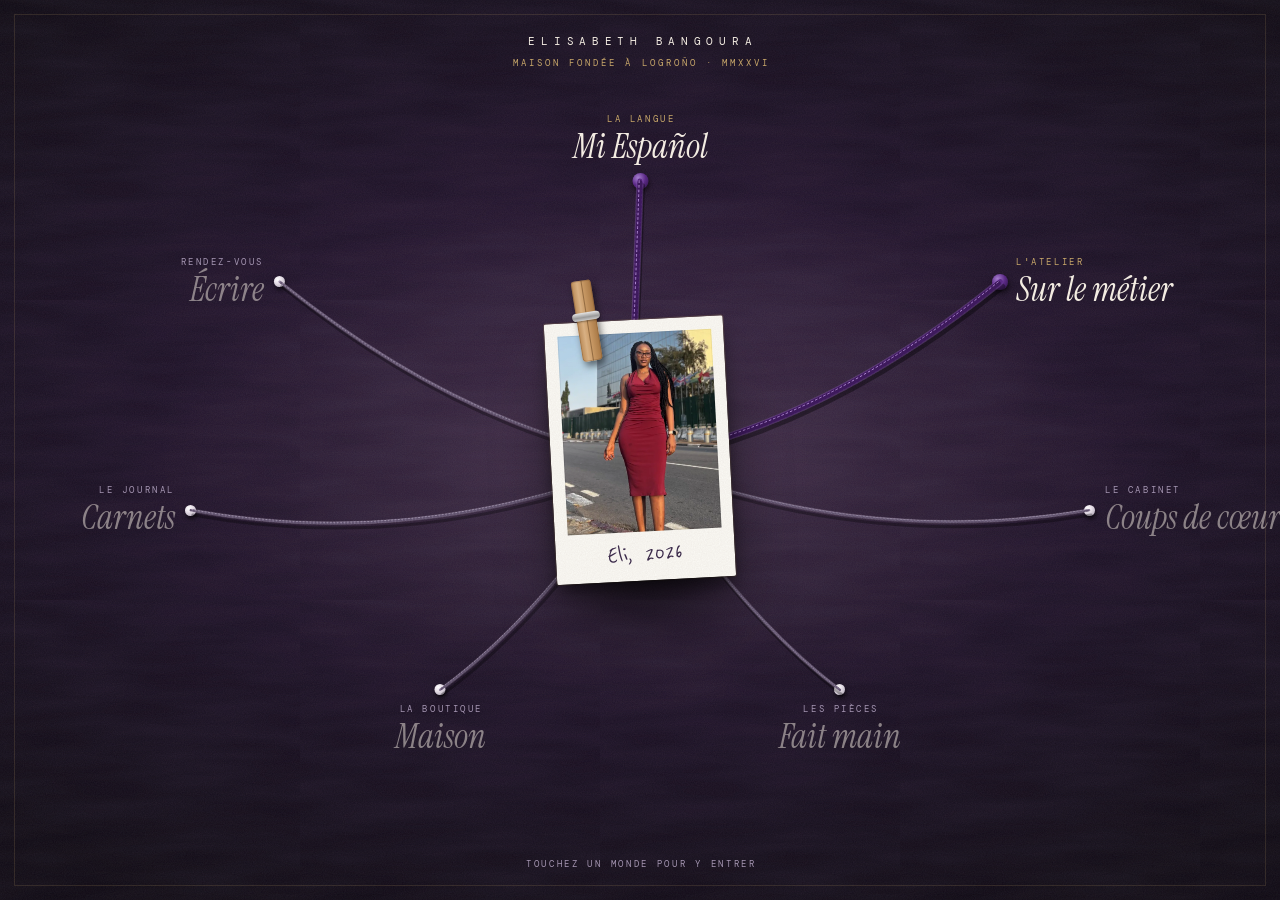
==== commit e0e02d43: "Hall téléphone en deux temps, fils pile sur les nœuds" ====
--- a/index.html
+++ b/index.html
@@ -21,7 +21,7 @@
 <meta name="twitter:card" content="summary_large_image">
 <link rel="preload" href="fonts/instrument-serif-italic.woff2" as="font" type="font/woff2" crossorigin>
 <link rel="preload" href="photos/eli-polaroid.webp" as="image" data-polaroid>
-<script>document.documentElement.classList.add('js')</script>
+<script>document.documentElement.classList.add('js');if(window.innerWidth<600)document.documentElement.setAttribute('data-mode','tel')</script>
 <link rel="stylesheet" href="maison.css">
 <script type="application/ld+json">
 {"@context":"https://schema.org","@graph":[
@@ -80,6 +80,14 @@
     </button>
   </nav>
 
+  <!-- Téléphone uniquement : la phrase sous la photo, l'invitation à suivre le fil, le titre du second écran -->
+  <div class="seuil">
+    <p class="bio">Logroño, La Rioja. Une Maison pour ce que j'apprends, ce que je fabrique et ce qui me trotte dans la tête.</p>
+    <button type="button" class="suivre">Suivre le fil</button>
+  </div>
+  <p class="titre-mondes" aria-hidden="true">Les mondes de la Maison</p>
+  <span class="cran cran-1" aria-hidden="true"></span><span class="cran cran-2" aria-hidden="true"></span>
+
   <p class="pied">Touchez un monde pour y entrer</p>
 </div>
 
--- a/maison.css
+++ b/maison.css
@@ -127,7 +127,30 @@
 @media (min-width:600px) and (max-height:559px){.js .coeur{top:54%}}
 /* Entrée : les fils et les mondes apparaissent un à un, une fois placés */
 .js .fils{transition:opacity .9s ease .1s}
-.js .monde{transition:opacity .7s ease calc(.15s + var(--i,0) * .07s),translate .9s cubic-bezier(.2,.7,.1,1) calc(.15s + var(--i,0) * .07s)}
+.js .monde{transition:opacity .8s ease calc(.15s + var(--i,0) * .08s)}
 .js .hall:not(.pret) .fils{opacity:0}
-.js .hall:not(.pret) .monde{opacity:0;translate:0 10px}
+.js .hall:not(.pret) .monde{opacity:0}
 @media (prefers-reduced-motion:reduce){.js .fils,.js .monde{transition:none}}
+
+/* ---------- Téléphone : en deux temps ---------- */
+.seuil,.bio,.suivre,.titre-mondes,.cran{display:none}
+html.js[data-mode="tel"]{scroll-snap-type:y mandatory}
+html.js[data-mode="tel"] body{overflow:visible}
+.js[data-mode="tel"] .hall{position:relative;inset:auto;height:200svh;min-height:0;padding:0}
+.js[data-mode="tel"] .coeur{width:min(54vw,230px);top:max(42svh,calc(99px + env(safe-area-inset-top) + min(54vw,230px) * .96))}
+.js[data-mode="tel"] .cran{display:block;position:absolute;left:0;width:1px;height:100svh;scroll-snap-align:start}
+.js[data-mode="tel"] .cran-1{top:0}
+.js[data-mode="tel"] .cran-2{top:100svh}
+.js[data-mode="tel"] .seuil{display:block;position:absolute;z-index:3;left:94px;right:26px;top:calc(var(--bas-photo,480px) + 24px)}
+.js[data-mode="tel"] .bio{display:block;font-size:12px;line-height:1.7;color:#cdbfd8}
+.js[data-mode="tel"] .suivre{display:block;margin-top:16px;background:none;border:0;cursor:pointer;
+  font:inherit;font-size:9.5px;letter-spacing:.32em;text-transform:uppercase;color:var(--brume);padding:8px 0}
+.js[data-mode="tel"] .suivre::after{content:"";display:block;width:1px;height:34px;margin:10px 0 0 6px;background:linear-gradient(var(--or),transparent);animation:respire 2.6s ease-in-out infinite}
+@keyframes respire{50%{transform:translateY(6px);opacity:.6}}
+.js[data-mode="tel"] .titre-mondes{display:block;position:absolute;z-index:3;left:0;right:0;top:calc(100svh + 54px);text-align:center;
+  font-size:9px;letter-spacing:.34em;padding-left:.34em;text-transform:uppercase;color:var(--or)}
+.js[data-mode="tel"] .monde.cote-d{max-width:calc(100vw - 70px)}
+.js[data-mode="tel"] .monde .t{font-size:clamp(28px,8.4vw,36px)}
+.js[data-mode="tel"] .monde .k{font-size:9px}
+.js[data-mode="tel"] .pied{display:none}
+@media (prefers-reduced-motion:reduce){.js[data-mode="tel"] .suivre::after{animation:none}}
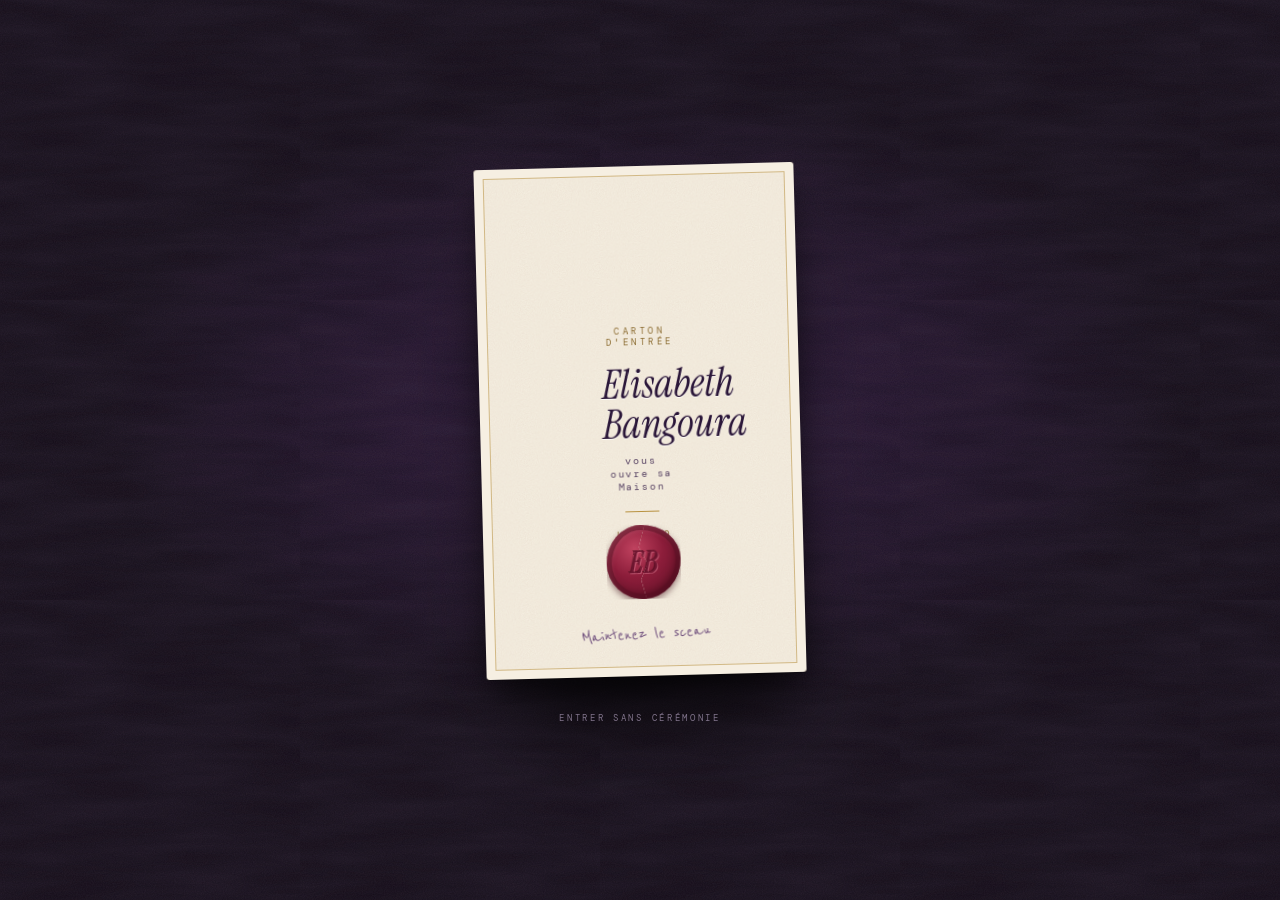
==== commit 28178934: "Hall vivant : lumière de Logroño, polaroid suspendu, carton d'entrée" ====
--- a/index.html
+++ b/index.html
@@ -1,104 +1,123 @@
-<!doctype html>
-<html lang="fr">
-<head>
-<meta charset="utf-8">
-<meta name="viewport" content="width=device-width, initial-scale=1, viewport-fit=cover">
-<title>Elisabeth Bangoura · Eli Bangoura, Maison fondée à Logroño</title>
-<meta name="description" content="Elisabeth Bangoura (Eli Bangoura), à Logroño en Espagne. Le site officiel de sa Maison : ses mondes, son atelier et ses carnets.">
-<meta name="theme-color" content="#110916">
-<link rel="canonical" href="https://elibangoura.com/">
-<link rel="icon" href="favicon.svg" type="image/svg+xml">
-<link rel="apple-touch-icon" href="apple-touch-icon.png">
-<meta property="og:type" content="website">
-<meta property="og:url" content="https://elibangoura.com/">
-<meta property="og:title" content="Elisabeth Bangoura">
-<meta property="og:site_name" content="Eli Bangoura">
-<meta property="og:locale" content="fr_FR">
-<meta property="og:description" content="Maison fondée à Logroño, 2026.">
-<meta property="og:image" content="https://elibangoura.com/og.jpg">
-<meta property="og:image:width" content="1200">
-<meta property="og:image:height" content="630">
-<meta name="twitter:card" content="summary_large_image">
-<link rel="preload" href="fonts/instrument-serif-italic.woff2" as="font" type="font/woff2" crossorigin>
-<link rel="preload" href="photos/eli-polaroid.webp" as="image" data-polaroid>
-<script>document.documentElement.classList.add('js');if(window.innerWidth<600)document.documentElement.setAttribute('data-mode','tel')</script>
-<link rel="stylesheet" href="maison.css">
-<script type="application/ld+json">
-{"@context":"https://schema.org","@graph":[
- {"@type":"Person","@id":"https://elibangoura.com/#elisabeth","name":"Elisabeth Bangoura","alternateName":"Eli Bangoura","givenName":"Elisabeth","familyName":"Bangoura","url":"https://elibangoura.com/","image":"https://elibangoura.com/photos/eli-polaroid.webp","homeLocation":{"@type":"Place","name":"Logroño, La Rioja, Espagne"},"sameAs":[]},
- {"@type":"WebSite","@id":"https://elibangoura.com/#site","url":"https://elibangoura.com/","name":"Eli Bangoura","alternateName":"Elisabeth Bangoura","inLanguage":"fr","publisher":{"@id":"https://elibangoura.com/#elisabeth"}}
-]}
-</script>
-
-</head>
-<body>
-<div class="hall" id="hall">
-  <header class="marque">
-    <h1 class="nom">Elisabeth Bangoura</h1>
-    <p class="sous">Maison fondée à Logroño · MMXXVI</p>
-  </header>
-
-  <!-- Les fils de laine (décoratifs), dessinés par maison.js derrière le polaroid -->
-  <svg class="fils" id="fils" aria-hidden="true" focusable="false"></svg>
-
-  <div class="coeur" id="coeur">
-    <figure class="pola">
-      <span class="pince" aria-hidden="true"></span>
-      <div class="pic"><img data-polaroid src="photos/eli-polaroid.webp" width="540" height="864" alt="Elisabeth Bangoura en robe bordeaux" fetchpriority="high"></div>
-      <figcaption>Eli, 2026</figcaption>
-    </figure>
-  </div>
-
-  <!--
-    LES MONDES
-    Un monde ouvert : <a class="monde ouvert" href="…">. Un monde à venir : <button type="button" class="monde futur">.
-    data-k : le petit intitulé · data-fond / data-encre : les couleurs de son atmosphère · data-p : la phrase du passage.
-    Pour ouvrir un monde à venir : remplace <button type="button" class="monde futur"> par <a class="monde ouvert" href="/…/"> (et </button> par </a>).
-    Les fils se recalculent tout seuls.
-  -->
-  <nav class="mondes" id="mondes" aria-label="Les mondes de la Maison">
-    <a class="monde ouvert" href="https://sygroupci.github.io/mi-espanol/" data-fond="#4b1f72" data-encre="#ffe08a" data-p="Un peu d'espagnol chaque jour, même cinq minutes.">
-      <span class="noeud" aria-hidden="true"></span><span class="k">La langue</span><span class="t">Mi Español</span>
-    </a>
-    <a class="monde ouvert" href="sur-le-metier/" data-fond="#1f1029" data-encre="#ead3a0" data-p="Les chantiers en cours, tissés rang après rang.">
-      <span class="noeud" aria-hidden="true"></span><span class="k">L'atelier</span><span class="t" style="view-transition-name:metier-titre">Sur le métier</span>
-    </a>
-    <button type="button" class="monde futur" data-fond="#5e1428" data-encre="#f6dfe2" data-p="Ce qui m'a plu en chemin, gardé pour plus tard.">
-      <span class="noeud" aria-hidden="true"></span><span class="k">Le cabinet</span><span class="t">Coups de cœur</span>
-    </button>
-    <button type="button" class="monde futur" data-fond="#2f3f33" data-encre="#e8efe2" data-p="Ce qui sort de mes dix doigts.">
-      <span class="noeud" aria-hidden="true"></span><span class="k">Les pièces</span><span class="t">Fait main</span>
-    </button>
-    <button type="button" class="monde futur" data-fond="#efe6d8" data-encre="#2a1d36" data-p="Les collections de la Maison, le jour venu.">
-      <span class="noeud" aria-hidden="true"></span><span class="k">La boutique</span><span class="t">Maison</span>
-    </button>
-    <button type="button" class="monde futur" data-monde="carnets" data-fond="#e9dfcf" data-encre="#3b1859" data-p="Récits, images et coulisses, de Conakry à Logroño.">
-      <span class="noeud" aria-hidden="true"></span><span class="k">Le journal</span><span class="t">Carnets</span>
-    </button>
-    <button type="button" class="monde futur" data-fond="#0d0d12" data-encre="#c9a86a" data-p="Collaborations, presse et invitations.">
-      <span class="noeud" aria-hidden="true"></span><span class="k">Rendez-vous</span><span class="t">Écrire</span>
-    </button>
-  </nav>
-
-  <!-- Téléphone uniquement : la phrase sous la photo, l'invitation à suivre le fil, le titre du second écran -->
-  <div class="seuil">
-    <p class="bio">Logroño, La Rioja. Une Maison pour ce que j'apprends, ce que je fabrique et ce qui me trotte dans la tête.</p>
-    <button type="button" class="suivre">Suivre le fil</button>
-  </div>
-  <p class="titre-mondes" aria-hidden="true">Les mondes de la Maison</p>
-  <span class="cran cran-1" aria-hidden="true"></span><span class="cran cran-2" aria-hidden="true"></span>
-
-  <p class="pied">Touchez un monde pour y entrer</p>
-</div>
-
-<div class="portail" id="portail" role="dialog" aria-modal="true" aria-hidden="true" aria-labelledby="portail-titre">
-  <span class="k" id="portail-k"></span>
-  <h2 id="portail-titre"></h2>
-  <p id="portail-p"></p>
-  <span class="etat" id="portail-etat"></span>
-  <button type="button" id="portail-retour">Revenir au hall</button>
-</div>
-
-<script src="maison.js" defer></script>
-</body>
-</html>
+<!doctype html>
+<html lang="fr">
+<head>
+<meta charset="utf-8">
+<meta name="viewport" content="width=device-width, initial-scale=1, viewport-fit=cover">
+<title>Elisabeth Bangoura · Eli Bangoura, Maison fondée à Logroño</title>
+<meta name="description" content="Elisabeth Bangoura (Eli Bangoura), à Logroño en Espagne. Le site officiel de sa Maison : ses mondes, son atelier et ses carnets.">
+<meta name="theme-color" content="#110916">
+<link rel="canonical" href="https://elibangoura.com/">
+<link rel="icon" href="favicon.svg" type="image/svg+xml">
+<link rel="apple-touch-icon" href="apple-touch-icon.png">
+<meta property="og:type" content="website">
+<meta property="og:url" content="https://elibangoura.com/">
+<meta property="og:title" content="Elisabeth Bangoura">
+<meta property="og:site_name" content="Eli Bangoura">
+<meta property="og:locale" content="fr_FR">
+<meta property="og:description" content="Maison fondée à Logroño, 2026.">
+<meta property="og:image" content="https://elibangoura.com/og.jpg">
+<meta property="og:image:width" content="1200">
+<meta property="og:image:height" content="630">
+<meta name="twitter:card" content="summary_large_image">
+<link rel="preload" href="fonts/instrument-serif-italic.woff2" as="font" type="font/woff2" crossorigin>
+<link rel="preload" href="photos/eli-polaroid.webp" as="image" data-polaroid>
+<script>document.documentElement.classList.add('js');if(window.innerWidth<600)document.documentElement.setAttribute('data-mode','tel');try{if(!localStorage.getItem('eb-carton'))document.documentElement.classList.add('avec-carton')}catch(e){}</script>
+<link rel="stylesheet" href="maison.css">
+<script type="application/ld+json">
+{"@context":"https://schema.org","@graph":[
+ {"@type":"Person","@id":"https://elibangoura.com/#elisabeth","name":"Elisabeth Bangoura","alternateName":"Eli Bangoura","givenName":"Elisabeth","familyName":"Bangoura","url":"https://elibangoura.com/","image":"https://elibangoura.com/photos/eli-polaroid.webp","homeLocation":{"@type":"Place","name":"Logroño, La Rioja, Espagne"},"sameAs":[]},
+ {"@type":"WebSite","@id":"https://elibangoura.com/#site","url":"https://elibangoura.com/","name":"Eli Bangoura","alternateName":"Elisabeth Bangoura","inLanguage":"fr","publisher":{"@id":"https://elibangoura.com/#elisabeth"}}
+]}
+</script>
+
+</head>
+<body>
+<!-- Le carton d'entrée : seulement à la première visite (affiché par le script en tête, ouvert par vie.js) -->
+<div class="seuil-carton" id="carton" hidden>
+  <div class="carton">
+    <p class="c-k">Carton d'entrée</p>
+    <p class="c-qui">Elisabeth Bangoura</p>
+    <p class="c-vous">vous ouvre sa Maison</p>
+    <span class="c-trait" aria-hidden="true"></span>
+    <p class="c-lieu">Logroño · MMXXVI</p>
+    <button type="button" class="sceau" id="sceau" aria-label="Maintenir pour briser le sceau et entrer">
+      <svg class="anneau" viewBox="0 0 100 100" aria-hidden="true"><circle cx="50" cy="50" r="47"/></svg>
+      <span class="moitie g" aria-hidden="true"><i>EB</i></span><span class="moitie d" aria-hidden="true"><i>EB</i></span>
+    </button>
+    <p class="c-aide">Maintenez le sceau</p>
+  </div>
+  <button type="button" class="sans-ceremonie" id="sans-ceremonie">Entrer sans cérémonie</button>
+</div>
+
+<div class="hall" id="hall">
+  <header class="marque">
+    <h1 class="nom">Elisabeth Bangoura</h1>
+    <p class="sous">Maison fondée à Logroño · MMXXVI</p>
+    <p class="heure" id="heure"></p>
+  </header>
+
+  <!-- Les fils de laine (décoratifs), dessinés par maison.js derrière le polaroid -->
+  <svg class="fils" id="fils" aria-hidden="true" focusable="false"></svg>
+
+  <div class="coeur" id="coeur">
+    <figure class="pola">
+      <span class="pince" aria-hidden="true"></span>
+      <div class="pic"><img data-polaroid src="photos/eli-polaroid.webp" width="540" height="864" alt="Elisabeth Bangoura en robe bordeaux" fetchpriority="high"></div>
+      <figcaption>Eli, 2026</figcaption>
+    </figure>
+  </div>
+
+  <!--
+    LES MONDES
+    Un monde ouvert : <a class="monde ouvert" href="…">. Un monde à venir : <button type="button" class="monde futur">.
+    data-k : le petit intitulé · data-fond / data-encre : les couleurs de son atmosphère · data-p : la phrase du passage.
+    Pour ouvrir un monde à venir : remplace <button type="button" class="monde futur"> par <a class="monde ouvert" href="/…/"> (et </button> par </a>).
+    Les fils se recalculent tout seuls.
+  -->
+  <nav class="mondes" id="mondes" aria-label="Les mondes de la Maison">
+    <a class="monde ouvert" href="https://sygroupci.github.io/mi-espanol/" data-fond="#4b1f72" data-encre="#ffe08a" data-p="Un peu d'espagnol chaque jour, même cinq minutes.">
+      <span class="noeud" aria-hidden="true"></span><span class="k">La langue</span><span class="t">Mi Español</span>
+    </a>
+    <a class="monde ouvert" href="sur-le-metier/" data-fond="#1f1029" data-encre="#ead3a0" data-p="Les chantiers en cours, tissés rang après rang.">
+      <span class="noeud" aria-hidden="true"></span><span class="k">L'atelier</span><span class="t" style="view-transition-name:metier-titre">Sur le métier</span>
+    </a>
+    <button type="button" class="monde futur" data-fond="#5e1428" data-encre="#f6dfe2" data-p="Ce qui m'a plu en chemin, gardé pour plus tard.">
+      <span class="noeud" aria-hidden="true"></span><span class="k">Le cabinet</span><span class="t">Coups de cœur</span>
+    </button>
+    <button type="button" class="monde futur" data-fond="#2f3f33" data-encre="#e8efe2" data-p="Ce qui sort de mes dix doigts.">
+      <span class="noeud" aria-hidden="true"></span><span class="k">Les pièces</span><span class="t">Fait main</span>
+    </button>
+    <button type="button" class="monde futur" data-fond="#efe6d8" data-encre="#2a1d36" data-p="Les collections de la Maison, le jour venu.">
+      <span class="noeud" aria-hidden="true"></span><span class="k">La boutique</span><span class="t">Maison</span>
+    </button>
+    <button type="button" class="monde futur" data-monde="carnets" data-fond="#e9dfcf" data-encre="#3b1859" data-p="Récits, images et coulisses, de Conakry à Logroño.">
+      <span class="noeud" aria-hidden="true"></span><span class="k">Le journal</span><span class="t">Carnets</span>
+    </button>
+    <button type="button" class="monde futur" data-fond="#0d0d12" data-encre="#c9a86a" data-p="Collaborations, presse et invitations.">
+      <span class="noeud" aria-hidden="true"></span><span class="k">Rendez-vous</span><span class="t">Écrire</span>
+    </button>
+  </nav>
+
+  <!-- Téléphone uniquement : la phrase sous la photo, l'invitation à suivre le fil, le titre du second écran -->
+  <div class="seuil">
+    <p class="bio">Logroño, La Rioja. Une Maison pour ce que j'apprends, ce que je fabrique et ce qui me trotte dans la tête.</p>
+    <button type="button" class="suivre">Suivre le fil</button>
+  </div>
+  <p class="titre-mondes" aria-hidden="true">Les mondes de la Maison</p>
+  <span class="cran cran-1" aria-hidden="true"></span><span class="cran cran-2" aria-hidden="true"></span>
+
+  <p class="pied">Touchez un monde pour y entrer</p>
+</div>
+
+<div class="portail" id="portail" role="dialog" aria-modal="true" aria-hidden="true" aria-labelledby="portail-titre">
+  <span class="k" id="portail-k"></span>
+  <h2 id="portail-titre"></h2>
+  <p id="portail-p"></p>
+  <span class="etat" id="portail-etat"></span>
+  <button type="button" id="portail-retour">Revenir au hall</button>
+</div>
+
+<script src="maison.js" defer></script>
+<script src="vie.js" defer></script>
+</body>
+</html>
--- a/maison.css
+++ b/maison.css
@@ -154,3 +154,93 @@
 .js[data-mode="tel"] .monde .k{font-size:9px}
 .js[data-mode="tel"] .pied{display:none}
 @media (prefers-reduced-motion:reduce){.js[data-mode="tel"] .suivre::after{animation:none}}
+
+/* ========== La vie du hall ==========
+   1. La lumière de Logroño : le hall s'éclaire selon l'heure qu'il est là-bas.
+   2. Le polaroid suspendu : il pend à sa pince, se balance au doigt, et sa brillance suit l'angle.
+   3. Le carton d'entrée : à la première visite, on brise un sceau de cire pour entrer. */
+
+/* ---------- 1. La lumière de Logroño ---------- */
+.hall{
+  --spot:rgba(255,236,200,.10);--fond-1:#2a1638;--fond-2:#170c20;--fond-3:#0b0610;--lueur:rgba(140,29,58,0);
+  background-image:var(--grain),var(--velours),
+    radial-gradient(70% 34% at 50% 104%,var(--lueur) 0%,rgba(0,0,0,0) 100%),
+    radial-gradient(38% 30% at 50% var(--spot-y,46%),var(--spot) 0%,rgba(255,236,200,0) 100%),
+    radial-gradient(75% 60% at 50% 46%,var(--fond-1) 0%,var(--fond-2) 58%,var(--fond-3) 100%)}
+@property --spot{syntax:"<color>";inherits:true;initial-value:rgba(255,236,200,.10)}
+@property --fond-1{syntax:"<color>";inherits:true;initial-value:#2a1638}
+@property --lueur{syntax:"<color>";inherits:true;initial-value:rgba(140,29,58,0)}
+.hall{transition:--spot 2.4s ease,--fond-1 2.4s ease,--lueur 2.4s ease}
+
+.hall[data-lumiere="aube"]  {--spot:rgba(255,206,196,.14);--fond-1:#33203f;--lueur:rgba(214,128,140,.16)}
+.hall[data-lumiere="jour"]  {--spot:rgba(255,242,220,.19);--fond-1:#3a2546;--lueur:rgba(234,211,160,.10)}
+.hall[data-lumiere="doree"] {--spot:rgba(255,190,112,.20);--fond-1:#3a1d33;--lueur:rgba(226,120,52,.32)}
+.hall[data-lumiere="nuit"]  {--spot:rgba(196,186,255,.075);--fond-1:#1f1029;--lueur:rgba(91,42,134,.18)}
+
+/* La ligne d'heure, sous la marque */
+.heure{margin-top:11px;font-size:8.5px;letter-spacing:.3em;padding-left:.3em;text-transform:uppercase;color:var(--brume);
+  min-height:1em;opacity:0;transition:opacity 1.2s ease .4s}
+.heure.vue{opacity:.9}
+.heure{white-space:nowrap}
+/* Grand écran : la couronne touche presque la marque, l'heure descend au pied du hall */
+.js .hall:not([data-mode="tel"]) .heure{position:fixed;left:0;right:0;bottom:calc(58px + env(safe-area-inset-bottom));margin:0;text-align:center}
+.heure em{font-family:"Instrument Serif",serif;font-style:italic;text-transform:none;letter-spacing:.02em;font-size:13px;color:var(--or-clair)}
+.js[data-mode="tel"] .coeur{top:max(42svh,calc(117px + env(safe-area-inset-top) + min(54vw,230px) * .96))}
+
+/* ---------- 2. Le polaroid suspendu ---------- */
+.js .pola{transform-origin:24% -6%;will-change:transform;touch-action:pan-y;cursor:grab}
+.js .pola.tenu{cursor:grabbing}
+.lustre{position:absolute;inset:0;pointer-events:none;mix-blend-mode:soft-light;opacity:.9;
+  background:linear-gradient(115deg,rgba(255,255,255,0) calc(var(--lx,50%) - 26%),rgba(255,246,226,.55) var(--lx,50%),rgba(255,255,255,0) calc(var(--lx,50%) + 22%))}
+.lustre::after{content:"";position:absolute;inset:0;mix-blend-mode:color-dodge;opacity:var(--irise,0);
+  background:linear-gradient(115deg,transparent calc(var(--lx,50%) - 18%),rgba(255,170,200,.25) calc(var(--lx,50%) - 6%),rgba(255,220,150,.22) var(--lx,50%),rgba(170,200,255,.2) calc(var(--lx,50%) + 8%),transparent calc(var(--lx,50%) + 18%))}
+
+/* ---------- 3. Le carton d'entrée ---------- */
+.seuil-carton{position:fixed;inset:0;z-index:30;display:flex;flex-direction:column;align-items:center;justify-content:center;gap:26px;padding:24px;
+  background:var(--grain),var(--velours),radial-gradient(60% 50% at 50% 45%,#2a1638 0%,#110916 70%);
+  transition:opacity 1.1s ease .5s,visibility 0s 1.6s}
+.seuil-carton[hidden]{display:none}
+.js.avec-carton .seuil-carton[hidden]{display:flex}
+.avec-carton .hall .monde,.avec-carton .hall .fils,.avec-carton .hall .heure{opacity:0}
+.seuil-carton.parti{opacity:0;visibility:hidden;pointer-events:none}
+.carton{position:relative;width:min(78vw,320px);aspect-ratio:5/7;padding:13% 10% 10%;text-align:center;color:#3a2348;
+  background:#f6efe2 var(--noise-clair);border-radius:3px;
+  box-shadow:0 1px 1px rgba(0,0,0,.25),0 18px 30px -8px rgba(0,0,0,.6),0 60px 90px -30px rgba(0,0,0,.9),inset 0 0 0 9px #f6efe2,inset 0 0 0 10px rgba(184,145,63,.55);
+  transform:rotate(-1.5deg);animation:arrive 1.3s cubic-bezier(.2,.8,.2,1) both;
+  transition:transform 1.1s cubic-bezier(.6,0,.3,1),opacity .9s ease .2s}
+@keyframes arrive{from{opacity:0;transform:translateY(40px) rotate(2deg)}}
+.seuil-carton.parti .carton{transform:translateY(70vh) rotate(9deg);opacity:0}
+.c-k{font-size:8.5px;letter-spacing:.42em;padding-left:.42em;text-transform:uppercase;color:#8a6a2e}
+.c-qui{margin-top:22%;font-family:"Instrument Serif",serif;font-style:italic;font-size:clamp(30px,9vw,40px);line-height:1;color:#2a1638;
+  text-shadow:0 1px 0 rgba(255,255,255,.7),0 -1px 0 rgba(60,30,70,.18)} /* typographie gaufrée */
+.c-vous{margin-top:10px;font-size:10px;letter-spacing:.18em;color:#5b4766}
+.c-trait{display:block;width:34px;height:1px;margin:18px auto;background:#b8913f}
+.c-lieu{font-size:8.5px;letter-spacing:.34em;padding-left:.34em;text-transform:uppercase;color:#8a6a2e}
+.c-aide{position:absolute;left:0;right:0;bottom:6%;font-family:"Reenie Beanie",cursive;font-size:20px;color:#6b4a7a;transform:rotate(-2deg)}
+
+/* Le sceau de cire : à maintenir, l'anneau d'or se remplit, puis il se brise en deux */
+.sceau{position:absolute;left:50%;bottom:15%;width:74px;height:74px;margin-left:-37px;border:0;padding:0;background:none;cursor:pointer;
+  -webkit-tap-highlight-color:transparent;touch-action:none;-webkit-user-select:none;user-select:none;-webkit-touch-callout:none}
+.sceau .moitie{position:absolute;inset:0;transition:transform .9s cubic-bezier(.3,1.4,.4,1),opacity .8s ease .3s;
+  background:radial-gradient(circle at 38% 32%,#c0425f 0%,#8c1d3a 42%,#5a0f24 100%);
+  border-radius:47% 53% 51% 49% / 52% 46% 54% 48%;
+  box-shadow:inset 0 0 0 5px rgba(90,15,36,.55),inset 2px 3px 6px rgba(255,190,200,.35),inset -3px -4px 8px rgba(40,0,10,.5),0 3px 6px rgba(60,10,20,.5)}
+.sceau .moitie.g{clip-path:polygon(0 0,52% 0,44% 30%,55% 52%,46% 74%,53% 100%,0 100%)}
+.sceau .moitie.d{clip-path:polygon(52% 0,100% 0,100% 100%,53% 100%,46% 74%,55% 52%,44% 30%)}
+.sceau i{position:absolute;inset:0;display:flex;align-items:center;justify-content:center;font-family:"Instrument Serif",serif;font-style:italic;font-size:30px;
+  color:#6e1530;text-shadow:1px 1px 0 rgba(255,170,185,.35),-1px -1px 0 rgba(40,0,10,.45)}
+.sceau .anneau{position:absolute;inset:-9px;width:calc(100% + 18px);height:calc(100% + 18px);transform:rotate(-90deg);overflow:visible}
+.sceau .anneau circle{fill:none;stroke:#b8913f;stroke-width:1.6;stroke-dasharray:296;stroke-dashoffset:296;transition:stroke-dashoffset .25s ease}
+.sceau.appui .anneau circle{stroke-dashoffset:0;transition:stroke-dashoffset .85s linear}
+.sceau.appui .moitie{transform:scale(.96)}
+.sceau.brise .moitie.g{transform:translate(-14px,10px) rotate(-24deg);opacity:0}
+.sceau.brise .moitie.d{transform:translate(14px,12px) rotate(21deg);opacity:0}
+.sceau.brise .anneau{opacity:0;transition:opacity .4s}
+.sceau:focus-visible{outline:1px solid #b8913f;outline-offset:12px;border-radius:50%}
+.sans-ceremonie{background:none;border:0;cursor:pointer;font:inherit;font-size:9px;letter-spacing:.3em;padding:10px;text-transform:uppercase;color:var(--brume);opacity:.75}
+
+@media (prefers-reduced-motion:reduce){
+  .carton{animation:none}
+  .seuil-carton,.carton,.sceau .moitie{transition-duration:.01s!important;transition-delay:0s!important}
+}
+
